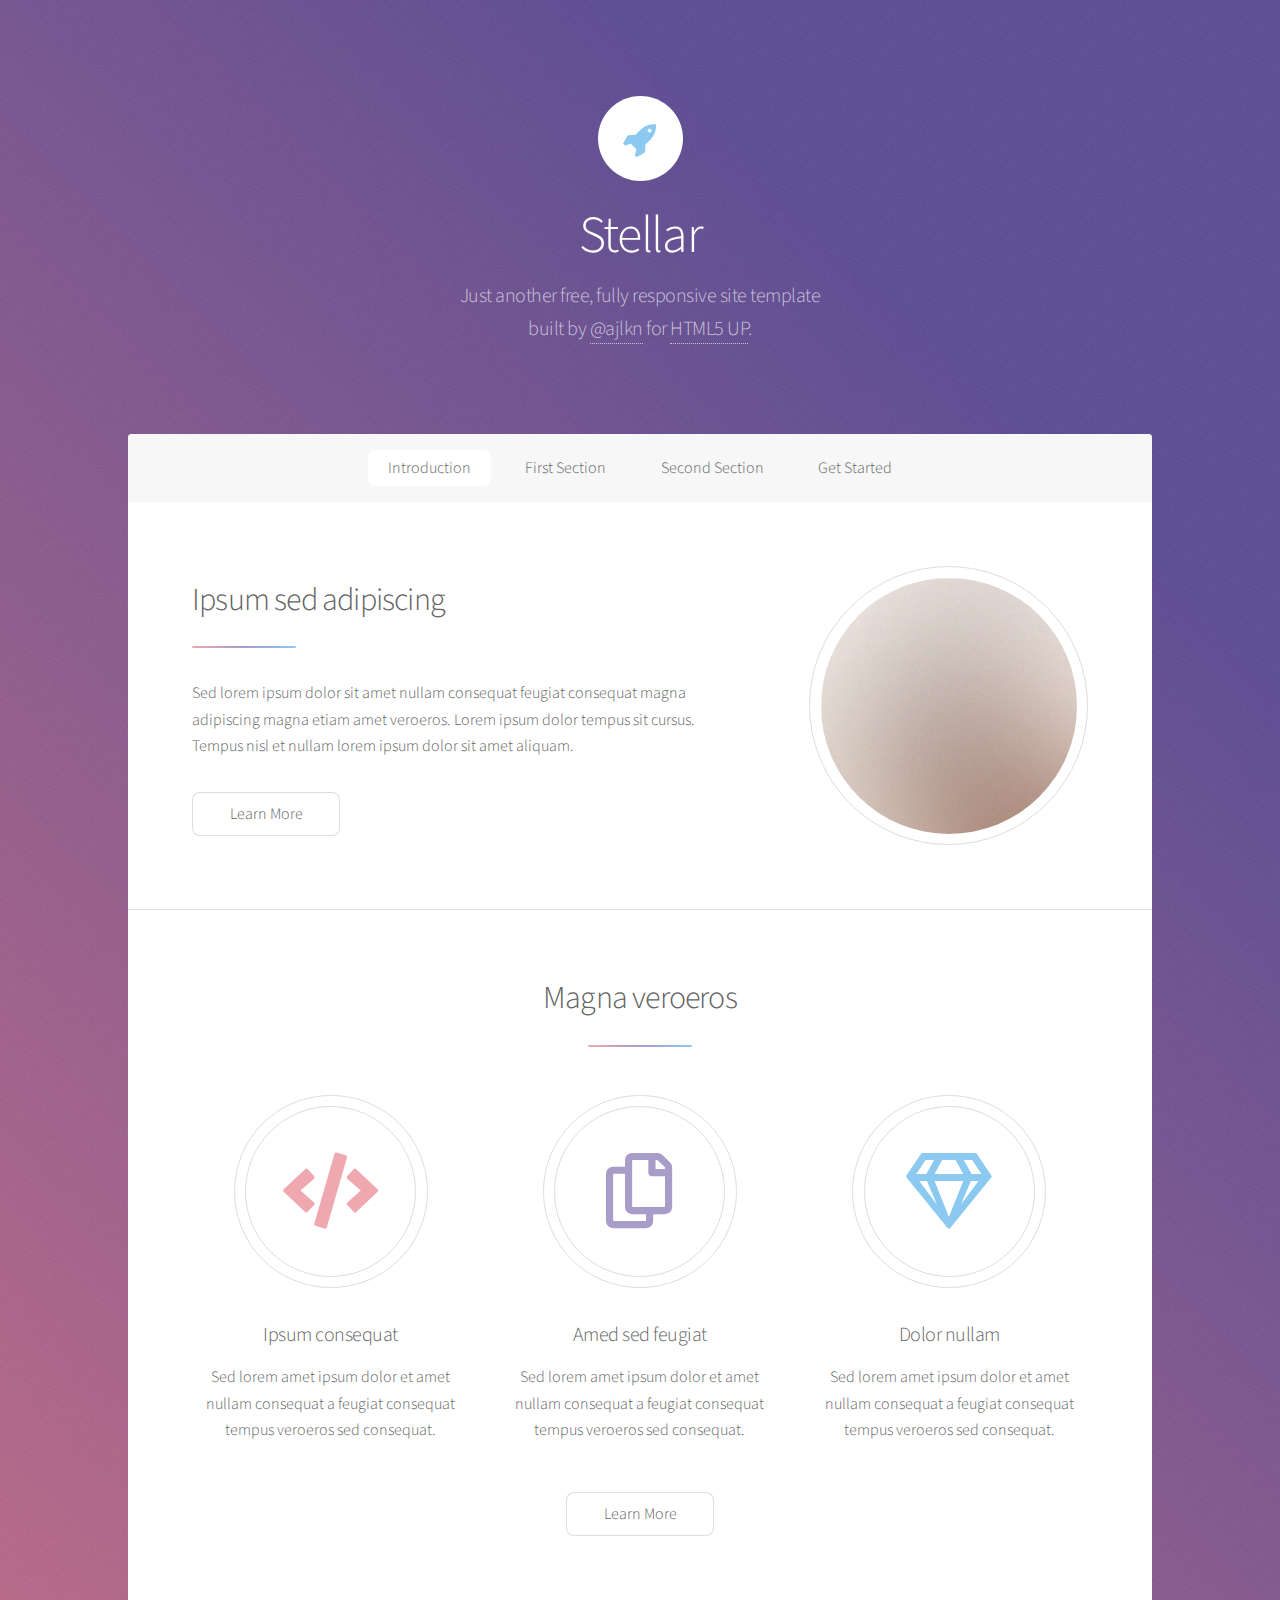
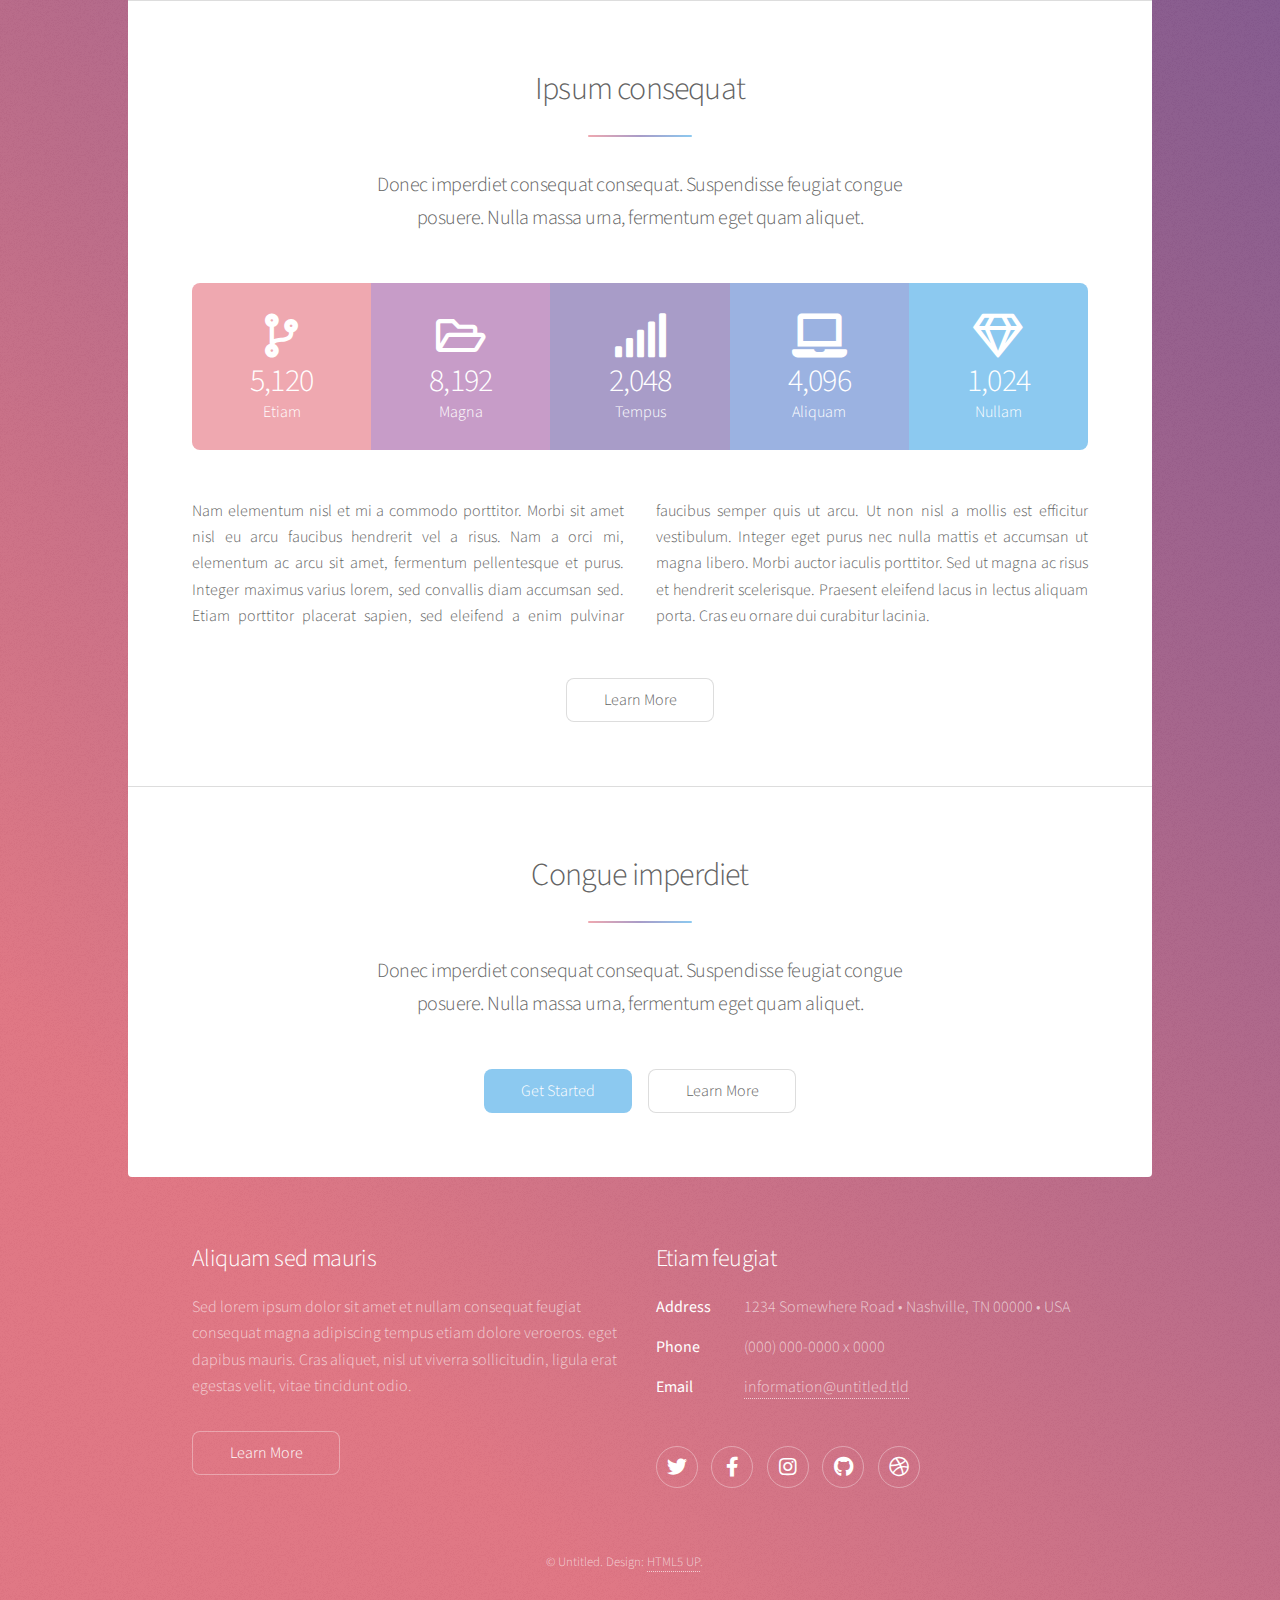
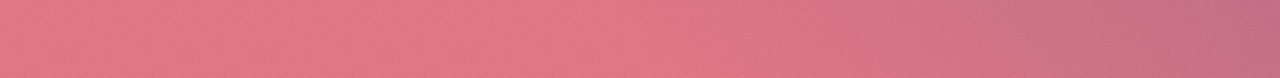
==== Deber1/RED/index.html @ 658cf46e "da" ====
<!DOCTYPE HTML>
<!--
	Stellar by HTML5 UP
	html5up.net | @ajlkn
	Free for personal and commercial use under the CCA 3.0 license (html5up.net/license)
-->
<html>
	<head>
		<title>Stellar by HTML5 UP</title>
		<meta charset="utf-8" />
		<meta name="viewport" content="width=device-width, initial-scale=1, user-scalable=no" />
		<link rel="stylesheet" href="assets/css/main.css" />
		<noscript><link rel="stylesheet" href="assets/css/noscript.css" /></noscript>
	</head>
	<body class="is-preload">

		<!-- Wrapper -->
			<div id="wrapper">

				<!-- Header -->
					<header id="header" class="alt">
						<span class="logo"><img src="images/logo.svg" alt="" /></span>
						<h1>Stellar</h1>
						<p>Just another free, fully responsive site template<br />
						built by <a href="https://twitter.com/ajlkn">@ajlkn</a> for <a href="https://html5up.net">HTML5 UP</a>.</p>
					</header>

				<!-- Nav -->
					<nav id="nav">
						<ul>
							<li><a href="#intro" class="active">Introduction</a></li>
							<li><a href="#first">First Section</a></li>
							<li><a href="#second">Second Section</a></li>
							<li><a href="#cta">Get Started</a></li>
						</ul>
					</nav>

				<!-- Main -->
					<div id="main">

						<!-- Introduction -->
							<section id="intro" class="main">
								<div class="spotlight">
									<div class="content">
										<header class="major">
											<h2>Ipsum sed adipiscing</h2>
										</header>
										<p>Sed lorem ipsum dolor sit amet nullam consequat feugiat consequat magna
										adipiscing magna etiam amet veroeros. Lorem ipsum dolor tempus sit cursus.
										Tempus nisl et nullam lorem ipsum dolor sit amet aliquam.</p>
										<ul class="actions">
											<li><a href="generic.html" class="button">Learn More</a></li>
										</ul>
									</div>
									<span class="image"><img src="images/pic01.jpg" alt="" /></span>
								</div>
							</section>

						<!-- First Section -->
							<section id="first" class="main special">
								<header class="major">
									<h2>Magna veroeros</h2>
								</header>
								<ul class="features">
									<li>
										<span class="icon solid major style1 fa-code"></span>
										<h3>Ipsum consequat</h3>
										<p>Sed lorem amet ipsum dolor et amet nullam consequat a feugiat consequat tempus veroeros sed consequat.</p>
									</li>
									<li>
										<span class="icon major style3 fa-copy"></span>
										<h3>Amed sed feugiat</h3>
										<p>Sed lorem amet ipsum dolor et amet nullam consequat a feugiat consequat tempus veroeros sed consequat.</p>
									</li>
									<li>
										<span class="icon major style5 fa-gem"></span>
										<h3>Dolor nullam</h3>
										<p>Sed lorem amet ipsum dolor et amet nullam consequat a feugiat consequat tempus veroeros sed consequat.</p>
									</li>
								</ul>
								<footer class="major">
									<ul class="actions special">
										<li><a href="generic.html" class="button">Learn More</a></li>
									</ul>
								</footer>
							</section>

						<!-- Second Section -->
							<section id="second" class="main special">
								<header class="major">
									<h2>Ipsum consequat</h2>
									<p>Donec imperdiet consequat consequat. Suspendisse feugiat congue<br />
									posuere. Nulla massa urna, fermentum eget quam aliquet.</p>
								</header>
								<ul class="statistics">
									<li class="style1">
										<span class="icon solid fa-code-branch"></span>
										<strong>5,120</strong> Etiam
									</li>
									<li class="style2">
										<span class="icon fa-folder-open"></span>
										<strong>8,192</strong> Magna
									</li>
									<li class="style3">
										<span class="icon solid fa-signal"></span>
										<strong>2,048</strong> Tempus
									</li>
									<li class="style4">
										<span class="icon solid fa-laptop"></span>
										<strong>4,096</strong> Aliquam
									</li>
									<li class="style5">
										<span class="icon fa-gem"></span>
										<strong>1,024</strong> Nullam
									</li>
								</ul>
								<p class="content">Nam elementum nisl et mi a commodo porttitor. Morbi sit amet nisl eu arcu faucibus hendrerit vel a risus. Nam a orci mi, elementum ac arcu sit amet, fermentum pellentesque et purus. Integer maximus varius lorem, sed convallis diam accumsan sed. Etiam porttitor placerat sapien, sed eleifend a enim pulvinar faucibus semper quis ut arcu. Ut non nisl a mollis est efficitur vestibulum. Integer eget purus nec nulla mattis et accumsan ut magna libero. Morbi auctor iaculis porttitor. Sed ut magna ac risus et hendrerit scelerisque. Praesent eleifend lacus in lectus aliquam porta. Cras eu ornare dui curabitur lacinia.</p>
								<footer class="major">
									<ul class="actions special">
										<li><a href="generic.html" class="button">Learn More</a></li>
									</ul>
								</footer>
							</section>

						<!-- Get Started -->
							<section id="cta" class="main special">
								<header class="major">
									<h2>Congue imperdiet</h2>
									<p>Donec imperdiet consequat consequat. Suspendisse feugiat congue<br />
									posuere. Nulla massa urna, fermentum eget quam aliquet.</p>
								</header>
								<footer class="major">
									<ul class="actions special">
										<li><a href="generic.html" class="button primary">Get Started</a></li>
										<li><a href="generic.html" class="button">Learn More</a></li>
									</ul>
								</footer>
							</section>

					</div>

				<!-- Footer -->
					<footer id="footer">
						<section>
							<h2>Aliquam sed mauris</h2>
							<p>Sed lorem ipsum dolor sit amet et nullam consequat feugiat consequat magna adipiscing tempus etiam dolore veroeros. eget dapibus mauris. Cras aliquet, nisl ut viverra sollicitudin, ligula erat egestas velit, vitae tincidunt odio.</p>
							<ul class="actions">
								<li><a href="generic.html" class="button">Learn More</a></li>
							</ul>
						</section>
						<section>
							<h2>Etiam feugiat</h2>
							<dl class="alt">
								<dt>Address</dt>
								<dd>1234 Somewhere Road &bull; Nashville, TN 00000 &bull; USA</dd>
								<dt>Phone</dt>
								<dd>(000) 000-0000 x 0000</dd>
								<dt>Email</dt>
								<dd><a href="#">information@untitled.tld</a></dd>
							</dl>
							<ul class="icons">
								<li><a href="#" class="icon brands fa-twitter alt"><span class="label">Twitter</span></a></li>
								<li><a href="#" class="icon brands fa-facebook-f alt"><span class="label">Facebook</span></a></li>
								<li><a href="#" class="icon brands fa-instagram alt"><span class="label">Instagram</span></a></li>
								<li><a href="#" class="icon brands fa-github alt"><span class="label">GitHub</span></a></li>
								<li><a href="#" class="icon brands fa-dribbble alt"><span class="label">Dribbble</span></a></li>
							</ul>
						</section>
						<p class="copyright">&copy; Untitled. Design: <a href="https://html5up.net">HTML5 UP</a>.</p>
					</footer>

			</div>

		<!-- Scripts -->
			<script src="assets/js/jquery.min.js"></script>
			<script src="assets/js/jquery.scrollex.min.js"></script>
			<script src="assets/js/jquery.scrolly.min.js"></script>
			<script src="assets/js/browser.min.js"></script>
			<script src="assets/js/breakpoints.min.js"></script>
			<script src="assets/js/util.js"></script>
			<script src="assets/js/main.js"></script>

	</body>
</html>
---- Deber1/RED/assets/css/main.css ----
@import url(fontawesome-all.min.css);
@import 'https://fonts.googleapis.com/css?family=Source+Sans+Pro:300,400';

/*
	Stellar by HTML5 UP
	html5up.net | @ajlkn
	Free for personal and commercial use under the CCA 3.0 license (html5up.net/license)
*/

html, body, div, span, applet, object,
iframe, h1, h2, h3, h4, h5, h6, p, blockquote,
pre, a, abbr, acronym, address, big, cite,
code, del, dfn, em, img, ins, kbd, q, s, samp,
small, strike, strong, sub, sup, tt, var, b,
u, i, center, dl, dt, dd, ol, ul, li, fieldset,
form, label, legend, table, caption, tbody,
tfoot, thead, tr, th, td, article, aside,
canvas, details, embed, figure, figcaption,
footer, header, hgroup, menu, nav, output, ruby,
section, summary, time, mark, audio, video {
	margin: 0;
	padding: 0;
	border: 0;
	font-size: 100%;
	font: inherit;
	vertical-align: baseline;}

article, aside, details, figcaption, figure,
footer, header, hgroup, menu, nav, section {
	display: block;}

body {
	line-height: 1;
}

ol, ul {
	list-style: none;
}

blockquote, q {
	quotes: none;
}

	blockquote:before, blockquote:after, q:before, q:after {
		content: '';
		content: none;
	}

table {
	border-collapse: collapse;
	border-spacing: 0;
}

body {
	-webkit-text-size-adjust: none;
}

mark {
	background-color: transparent;
	color: inherit;
}

input::-moz-focus-inner {
	border: 0;
	padding: 0;
}

input, select, textarea {
	-moz-appearance: none;
	-webkit-appearance: none;
	-ms-appearance: none;
	appearance: none;
}

/* Basic */

	@-ms-viewport {
		width: device-width;
	}

	body {
		-ms-overflow-style: scrollbar;
	}

	@media screen and (max-width: 480px) {

		html, body {
			min-width: 320px;
		}

	}

	html {
		box-sizing: border-box;
	}

	*, *:before, *:after {
		box-sizing: inherit;
	}

	body {
		background-color: #935d8c;
		background-image: url("images/overlay.png"), -moz-linear-gradient(45deg, #e37682 15%, #5f4d93 85%);
		background-image: url("images/overlay.png"), -webkit-linear-gradient(45deg, #e37682 15%, #5f4d93 85%);
		background-image: url("images/overlay.png"), -ms-linear-gradient(45deg, #e37682 15%, #5f4d93 85%);
		background-image: url("images/overlay.png"), linear-gradient(45deg, #e37682 15%, #5f4d93 85%);
	}

		body.is-preload *, body.is-preload *:before, body.is-preload *:after {
			-moz-animation: none !important;
			-webkit-animation: none !important;
			-ms-animation: none !important;
			animation: none !important;
			-moz-transition: none !important;
			-webkit-transition: none !important;
			-ms-transition: none !important;
			transition: none !important;
		}

/* Type */

	body {
		background-color: #935d8c;
		color: rgba(255, 255, 255, 0.65);
	}

	body, input, select, textarea {
		font-family: "Source Sans Pro", Helvetica, sans-serif;
		font-size: 17pt;
		font-weight: 300;
		line-height: 1.65;
	}

		@media screen and (max-width: 1680px) {

			body, input, select, textarea {
				font-size: 14pt;
			}

		}

		@media screen and (max-width: 1280px) {

			body, input, select, textarea {
				font-size: 12pt;
			}

		}

		@media screen and (max-width: 360px) {

			body, input, select, textarea {
				font-size: 11pt;
			}

		}

	a {
		-moz-transition: color 0.2s ease, border-bottom 0.2s ease;
		-webkit-transition: color 0.2s ease, border-bottom 0.2s ease;
		-ms-transition: color 0.2s ease, border-bottom 0.2s ease;
		transition: color 0.2s ease, border-bottom 0.2s ease;
		text-decoration: none;
		border-bottom: dotted 1px;
		color: inherit;
	}

		a:hover {
			border-bottom-color: transparent;
		}

	strong, b {
		font-weight: 400;
	}

	em, i {
		font-style: italic;
	}

	p {
		margin: 0 0 2em 0;
	}

		p.content {
			-moz-columns: 20em 2;
			-webkit-columns: 20em 2;
			-ms-columns: 20em 2;
			columns: 20em 2;
			-moz-column-gap: 2em;
			-webkit-column-gap: 2em;
			-ms-column-gap: 2em;
			column-gap: 2em;
			text-align: justify;
		}

	h1, h2, h3, h4, h5, h6 {
		font-weight: 300;
		line-height: 1.5;
		margin: 0 0 0.7em 0;
		letter-spacing: -0.025em;
	}

		h1 a, h2 a, h3 a, h4 a, h5 a, h6 a {
			color: inherit;
			text-decoration: none;
		}

	h1 {
		font-size: 2.5em;
		line-height: 1.2;
	}

	h2 {
		font-size: 1.5em;
	}

	h3 {
		font-size: 1.25em;
	}

	h4 {
		font-size: 1.1em;
	}

	h5 {
		font-size: 0.9em;
	}

	h6 {
		font-size: 0.7em;
	}

	@media screen and (max-width: 736px) {

		h1 {
			font-size: 2em;
		}

	}

	sub {
		font-size: 0.8em;
		position: relative;
		top: 0.5em;
	}

	sup {
		font-size: 0.8em;
		position: relative;
		top: -0.5em;
	}

	blockquote {
		border-left: solid 4px;
		font-style: italic;
		margin: 0 0 2em 0;
		padding: 0.5em 0 0.5em 2em;
	}

	code {
		border-radius: 8px;
		border: solid 1px;
		font-family: "Courier New", monospace;
		font-size: 0.9em;
		margin: 0 0.25em;
		padding: 0.25em 0.65em;
	}

	pre {
		-webkit-overflow-scrolling: touch;
		font-family: "Courier New", monospace;
		font-size: 0.9em;
		margin: 0 0 2em 0;
	}

		pre code {
			display: block;
			line-height: 1.75;
			padding: 1em 1.5em;
			overflow-x: auto;
		}

	hr {
		border: 0;
		border-bottom: solid 1px;
		margin: 2em 0;
	}

		hr.major {
			margin: 3em 0;
		}

	.align-left {
		text-align: left;
	}

	.align-center {
		text-align: center;
	}

	.align-right {
		text-align: right;
	}

	input, select, textarea {
		color: #ffffff;
	}

	a:hover {
		color: #ffffff;
	}

	strong, b {
		color: #ffffff;
	}

	h1, h2, h3, h4, h5, h6 {
		color: #ffffff;
	}

	blockquote {
		border-left-color: rgba(255, 255, 255, 0.35);
	}

	code {
		background: rgba(255, 255, 255, 0.075);
		border-color: rgba(255, 255, 255, 0.35);
	}

	hr {
		border-bottom-color: rgba(255, 255, 255, 0.35);
	}

/* Row */

	.row {
		display: flex;
		flex-wrap: wrap;
		box-sizing: border-box;
		align-items: stretch;
	}

		.row > * {
			box-sizing: border-box;
		}

		.row.gtr-uniform > * > :last-child {
			margin-bottom: 0;
		}

		.row.aln-left {
			justify-content: flex-start;
		}

		.row.aln-center {
			justify-content: center;
		}

		.row.aln-right {
			justify-content: flex-end;
		}

		.row.aln-top {
			align-items: flex-start;
		}

		.row.aln-middle {
			align-items: center;
		}

		.row.aln-bottom {
			align-items: flex-end;
		}

		.row > .imp {
			order: -1;
		}

		.row > .col-1 {
			width: 8.33333%;
		}

		.row > .off-1 {
			margin-left: 8.33333%;
		}

		.row > .col-2 {
			width: 16.66667%;
		}

		.row > .off-2 {
			margin-left: 16.66667%;
		}

		.row > .col-3 {
			width: 25%;
		}

		.row > .off-3 {
			margin-left: 25%;
		}

		.row > .col-4 {
			width: 33.33333%;
		}

		.row > .off-4 {
			margin-left: 33.33333%;
		}

		.row > .col-5 {
			width: 41.66667%;
		}

		.row > .off-5 {
			margin-left: 41.66667%;
		}

		.row > .col-6 {
			width: 50%;
		}

		.row > .off-6 {
			margin-left: 50%;
		}

		.row > .col-7 {
			width: 58.33333%;
		}

		.row > .off-7 {
			margin-left: 58.33333%;
		}

		.row > .col-8 {
			width: 66.66667%;
		}

		.row > .off-8 {
			margin-left: 66.66667%;
		}

		.row > .col-9 {
			width: 75%;
		}

		.row > .off-9 {
			margin-left: 75%;
		}

		.row > .col-10 {
			width: 83.33333%;
		}

		.row > .off-10 {
			margin-left: 83.33333%;
		}

		.row > .col-11 {
			width: 91.66667%;
		}

		.row > .off-11 {
			margin-left: 91.66667%;
		}

		.row > .col-12 {
			width: 100%;
		}

		.row > .off-12 {
			margin-left: 100%;
		}

		.row.gtr-0 {
			margin-top: 0;
			margin-left: 0em;
		}

			.row.gtr-0 > * {
				padding: 0 0 0 0em;
			}

			.row.gtr-0.gtr-uniform {
				margin-top: 0em;
			}

				.row.gtr-0.gtr-uniform > * {
					padding-top: 0em;
				}

		.row.gtr-25 {
			margin-top: 0;
			margin-left: -0.375em;
		}

			.row.gtr-25 > * {
				padding: 0 0 0 0.375em;
			}

			.row.gtr-25.gtr-uniform {
				margin-top: -0.375em;
			}

				.row.gtr-25.gtr-uniform > * {
					padding-top: 0.375em;
				}

		.row.gtr-50 {
			margin-top: 0;
			margin-left: -0.75em;
		}

			.row.gtr-50 > * {
				padding: 0 0 0 0.75em;
			}

			.row.gtr-50.gtr-uniform {
				margin-top: -0.75em;
			}

				.row.gtr-50.gtr-uniform > * {
					padding-top: 0.75em;
				}

		.row {
			margin-top: 0;
			margin-left: -1.5em;
		}

			.row > * {
				padding: 0 0 0 1.5em;
			}

			.row.gtr-uniform {
				margin-top: -1.5em;
			}

				.row.gtr-uniform > * {
					padding-top: 1.5em;
				}

		.row.gtr-150 {
			margin-top: 0;
			margin-left: -2.25em;
		}

			.row.gtr-150 > * {
				padding: 0 0 0 2.25em;
			}

			.row.gtr-150.gtr-uniform {
				margin-top: -2.25em;
			}

				.row.gtr-150.gtr-uniform > * {
					padding-top: 2.25em;
				}

		.row.gtr-200 {
			margin-top: 0;
			margin-left: -3em;
		}

			.row.gtr-200 > * {
				padding: 0 0 0 3em;
			}

			.row.gtr-200.gtr-uniform {
				margin-top: -3em;
			}

				.row.gtr-200.gtr-uniform > * {
					padding-top: 3em;
				}

		@media screen and (max-width: 1680px) {

			.row {
				display: flex;
				flex-wrap: wrap;
				box-sizing: border-box;
				align-items: stretch;
			}

				.row > * {
					box-sizing: border-box;
				}

				.row.gtr-uniform > * > :last-child {
					margin-bottom: 0;
				}

				.row.aln-left {
					justify-content: flex-start;
				}

				.row.aln-center {
					justify-content: center;
				}

				.row.aln-right {
					justify-content: flex-end;
				}

				.row.aln-top {
					align-items: flex-start;
				}

				.row.aln-middle {
					align-items: center;
				}

				.row.aln-bottom {
					align-items: flex-end;
				}

				.row > .imp-xlarge {
					order: -1;
				}

				.row > .col-1-xlarge {
					width: 8.33333%;
				}

				.row > .off-1-xlarge {
					margin-left: 8.33333%;
				}

				.row > .col-2-xlarge {
					width: 16.66667%;
				}

				.row > .off-2-xlarge {
					margin-left: 16.66667%;
				}

				.row > .col-3-xlarge {
					width: 25%;
				}

				.row > .off-3-xlarge {
					margin-left: 25%;
				}

				.row > .col-4-xlarge {
					width: 33.33333%;
				}

				.row > .off-4-xlarge {
					margin-left: 33.33333%;
				}

				.row > .col-5-xlarge {
					width: 41.66667%;
				}

				.row > .off-5-xlarge {
					margin-left: 41.66667%;
				}

				.row > .col-6-xlarge {
					width: 50%;
				}

				.row > .off-6-xlarge {
					margin-left: 50%;
				}

				.row > .col-7-xlarge {
					width: 58.33333%;
				}

				.row > .off-7-xlarge {
					margin-left: 58.33333%;
				}

				.row > .col-8-xlarge {
					width: 66.66667%;
				}

				.row > .off-8-xlarge {
					margin-left: 66.66667%;
				}

				.row > .col-9-xlarge {
					width: 75%;
				}

				.row > .off-9-xlarge {
					margin-left: 75%;
				}

				.row > .col-10-xlarge {
					width: 83.33333%;
				}

				.row > .off-10-xlarge {
					margin-left: 83.33333%;
				}

				.row > .col-11-xlarge {
					width: 91.66667%;
				}

				.row > .off-11-xlarge {
					margin-left: 91.66667%;
				}

				.row > .col-12-xlarge {
					width: 100%;
				}

				.row > .off-12-xlarge {
					margin-left: 100%;
				}

				.row.gtr-0 {
					margin-top: 0;
					margin-left: 0em;
				}

					.row.gtr-0 > * {
						padding: 0 0 0 0em;
					}

					.row.gtr-0.gtr-uniform {
						margin-top: 0em;
					}

						.row.gtr-0.gtr-uniform > * {
							padding-top: 0em;
						}

				.row.gtr-25 {
					margin-top: 0;
					margin-left: -0.375em;
				}

					.row.gtr-25 > * {
						padding: 0 0 0 0.375em;
					}

					.row.gtr-25.gtr-uniform {
						margin-top: -0.375em;
					}

						.row.gtr-25.gtr-uniform > * {
							padding-top: 0.375em;
						}

				.row.gtr-50 {
					margin-top: 0;
					margin-left: -0.75em;
				}

					.row.gtr-50 > * {
						padding: 0 0 0 0.75em;
					}

					.row.gtr-50.gtr-uniform {
						margin-top: -0.75em;
					}

						.row.gtr-50.gtr-uniform > * {
							padding-top: 0.75em;
						}

				.row {
					margin-top: 0;
					margin-left: -1.5em;
				}

					.row > * {
						padding: 0 0 0 1.5em;
					}

					.row.gtr-uniform {
						margin-top: -1.5em;
					}

						.row.gtr-uniform > * {
							padding-top: 1.5em;
						}

				.row.gtr-150 {
					margin-top: 0;
					margin-left: -2.25em;
				}

					.row.gtr-150 > * {
						padding: 0 0 0 2.25em;
					}

					.row.gtr-150.gtr-uniform {
						margin-top: -2.25em;
					}

						.row.gtr-150.gtr-uniform > * {
							padding-top: 2.25em;
						}

				.row.gtr-200 {
					margin-top: 0;
					margin-left: -3em;
				}

					.row.gtr-200 > * {
						padding: 0 0 0 3em;
					}

					.row.gtr-200.gtr-uniform {
						margin-top: -3em;
					}

						.row.gtr-200.gtr-uniform > * {
							padding-top: 3em;
						}

		}

		@media screen and (max-width: 1280px) {

			.row {
				display: flex;
				flex-wrap: wrap;
				box-sizing: border-box;
				align-items: stretch;
			}

				.row > * {
					box-sizing: border-box;
				}

				.row.gtr-uniform > * > :last-child {
					margin-bottom: 0;
				}

				.row.aln-left {
					justify-content: flex-start;
				}

				.row.aln-center {
					justify-content: center;
				}

				.row.aln-right {
					justify-content: flex-end;
				}

				.row.aln-top {
					align-items: flex-start;
				}

				.row.aln-middle {
					align-items: center;
				}

				.row.aln-bottom {
					align-items: flex-end;
				}

				.row > .imp-large {
					order: -1;
				}

				.row > .col-1-large {
					width: 8.33333%;
				}

				.row > .off-1-large {
					margin-left: 8.33333%;
				}

				.row > .col-2-large {
					width: 16.66667%;
				}

				.row > .off-2-large {
					margin-left: 16.66667%;
				}

				.row > .col-3-large {
					width: 25%;
				}

				.row > .off-3-large {
					margin-left: 25%;
				}

				.row > .col-4-large {
					width: 33.33333%;
				}

				.row > .off-4-large {
					margin-left: 33.33333%;
				}

				.row > .col-5-large {
					width: 41.66667%;
				}

				.row > .off-5-large {
					margin-left: 41.66667%;
				}

				.row > .col-6-large {
					width: 50%;
				}

				.row > .off-6-large {
					margin-left: 50%;
				}

				.row > .col-7-large {
					width: 58.33333%;
				}

				.row > .off-7-large {
					margin-left: 58.33333%;
				}

				.row > .col-8-large {
					width: 66.66667%;
				}

				.row > .off-8-large {
					margin-left: 66.66667%;
				}

				.row > .col-9-large {
					width: 75%;
				}

				.row > .off-9-large {
					margin-left: 75%;
				}

				.row > .col-10-large {
					width: 83.33333%;
				}

				.row > .off-10-large {
					margin-left: 83.33333%;
				}

				.row > .col-11-large {
					width: 91.66667%;
				}

				.row > .off-11-large {
					margin-left: 91.66667%;
				}

				.row > .col-12-large {
					width: 100%;
				}

				.row > .off-12-large {
					margin-left: 100%;
				}

				.row.gtr-0 {
					margin-top: 0;
					margin-left: 0em;
				}

					.row.gtr-0 > * {
						padding: 0 0 0 0em;
					}

					.row.gtr-0.gtr-uniform {
						margin-top: 0em;
					}

						.row.gtr-0.gtr-uniform > * {
							padding-top: 0em;
						}

				.row.gtr-25 {
					margin-top: 0;
					margin-left: -0.375em;
				}

					.row.gtr-25 > * {
						padding: 0 0 0 0.375em;
					}

					.row.gtr-25.gtr-uniform {
						margin-top: -0.375em;
					}

						.row.gtr-25.gtr-uniform > * {
							padding-top: 0.375em;
						}

				.row.gtr-50 {
					margin-top: 0;
					margin-left: -0.75em;
				}

					.row.gtr-50 > * {
						padding: 0 0 0 0.75em;
					}

					.row.gtr-50.gtr-uniform {
						margin-top: -0.75em;
					}

						.row.gtr-50.gtr-uniform > * {
							padding-top: 0.75em;
						}

				.row {
					margin-top: 0;
					margin-left: -1.5em;
				}

					.row > * {
						padding: 0 0 0 1.5em;
					}

					.row.gtr-uniform {
						margin-top: -1.5em;
					}

						.row.gtr-uniform > * {
							padding-top: 1.5em;
						}

				.row.gtr-150 {
					margin-top: 0;
					margin-left: -2.25em;
				}

					.row.gtr-150 > * {
						padding: 0 0 0 2.25em;
					}

					.row.gtr-150.gtr-uniform {
						margin-top: -2.25em;
					}

						.row.gtr-150.gtr-uniform > * {
							padding-top: 2.25em;
						}

				.row.gtr-200 {
					margin-top: 0;
					margin-left: -3em;
				}

					.row.gtr-200 > * {
						padding: 0 0 0 3em;
					}

					.row.gtr-200.gtr-uniform {
						margin-top: -3em;
					}

						.row.gtr-200.gtr-uniform > * {
							padding-top: 3em;
						}

		}

		@media screen and (max-width: 980px) {

			.row {
				display: flex;
				flex-wrap: wrap;
				box-sizing: border-box;
				align-items: stretch;
			}

				.row > * {
					box-sizing: border-box;
				}

				.row.gtr-uniform > * > :last-child {
					margin-bottom: 0;
				}

				.row.aln-left {
					justify-content: flex-start;
				}

				.row.aln-center {
					justify-content: center;
				}

				.row.aln-right {
					justify-content: flex-end;
				}

				.row.aln-top {
					align-items: flex-start;
				}

				.row.aln-middle {
					align-items: center;
				}

				.row.aln-bottom {
					align-items: flex-end;
				}

				.row > .imp-medium {
					order: -1;
				}

				.row > .col-1-medium {
					width: 8.33333%;
				}

				.row > .off-1-medium {
					margin-left: 8.33333%;
				}

				.row > .col-2-medium {
					width: 16.66667%;
				}

				.row > .off-2-medium {
					margin-left: 16.66667%;
				}

				.row > .col-3-medium {
					width: 25%;
				}

				.row > .off-3-medium {
					margin-left: 25%;
				}

				.row > .col-4-medium {
					width: 33.33333%;
				}

				.row > .off-4-medium {
					margin-left: 33.33333%;
				}

				.row > .col-5-medium {
					width: 41.66667%;
				}

				.row > .off-5-medium {
					margin-left: 41.66667%;
				}

				.row > .col-6-medium {
					width: 50%;
				}

				.row > .off-6-medium {
					margin-left: 50%;
				}

				.row > .col-7-medium {
					width: 58.33333%;
				}

				.row > .off-7-medium {
					margin-left: 58.33333%;
				}

				.row > .col-8-medium {
					width: 66.66667%;
				}

				.row > .off-8-medium {
					margin-left: 66.66667%;
				}

				.row > .col-9-medium {
					width: 75%;
				}

				.row > .off-9-medium {
					margin-left: 75%;
				}

				.row > .col-10-medium {
					width: 83.33333%;
				}

				.row > .off-10-medium {
					margin-left: 83.33333%;
				}

				.row > .col-11-medium {
					width: 91.66667%;
				}

				.row > .off-11-medium {
					margin-left: 91.66667%;
				}

				.row > .col-12-medium {
					width: 100%;
				}

				.row > .off-12-medium {
					margin-left: 100%;
				}

				.row.gtr-0 {
					margin-top: 0;
					margin-left: 0em;
				}

					.row.gtr-0 > * {
						padding: 0 0 0 0em;
					}

					.row.gtr-0.gtr-uniform {
						margin-top: 0em;
					}

						.row.gtr-0.gtr-uniform > * {
							padding-top: 0em;
						}

				.row.gtr-25 {
					margin-top: 0;
					margin-left: -0.375em;
				}

					.row.gtr-25 > * {
						padding: 0 0 0 0.375em;
					}

					.row.gtr-25.gtr-uniform {
						margin-top: -0.375em;
					}

						.row.gtr-25.gtr-uniform > * {
							padding-top: 0.375em;
						}

				.row.gtr-50 {
					margin-top: 0;
					margin-left: -0.75em;
				}

					.row.gtr-50 > * {
						padding: 0 0 0 0.75em;
					}

					.row.gtr-50.gtr-uniform {
						margin-top: -0.75em;
					}

						.row.gtr-50.gtr-uniform > * {
							padding-top: 0.75em;
						}

				.row {
					margin-top: 0;
					margin-left: -1.5em;
				}

					.row > * {
						padding: 0 0 0 1.5em;
					}

					.row.gtr-uniform {
						margin-top: -1.5em;
					}

						.row.gtr-uniform > * {
							padding-top: 1.5em;
						}

				.row.gtr-150 {
					margin-top: 0;
					margin-left: -2.25em;
				}

					.row.gtr-150 > * {
						padding: 0 0 0 2.25em;
					}

					.row.gtr-150.gtr-uniform {
						margin-top: -2.25em;
					}

						.row.gtr-150.gtr-uniform > * {
							padding-top: 2.25em;
						}

				.row.gtr-200 {
					margin-top: 0;
					margin-left: -3em;
				}

					.row.gtr-200 > * {
						padding: 0 0 0 3em;
					}

					.row.gtr-200.gtr-uniform {
						margin-top: -3em;
					}

						.row.gtr-200.gtr-uniform > * {
							padding-top: 3em;
						}

		}

		@media screen and (max-width: 736px) {

			.row {
				display: flex;
				flex-wrap: wrap;
				box-sizing: border-box;
				align-items: stretch;
			}

				.row > * {
					box-sizing: border-box;
				}

				.row.gtr-uniform > * > :last-child {
					margin-bottom: 0;
				}

				.row.aln-left {
					justify-content: flex-start;
				}

				.row.aln-center {
					justify-content: center;
				}

				.row.aln-right {
					justify-content: flex-end;
				}

				.row.aln-top {
					align-items: flex-start;
				}

				.row.aln-middle {
					align-items: center;
				}

				.row.aln-bottom {
					align-items: flex-end;
				}

				.row > .imp-small {
					order: -1;
				}

				.row > .col-1-small {
					width: 8.33333%;
				}

				.row > .off-1-small {
					margin-left: 8.33333%;
				}

				.row > .col-2-small {
					width: 16.66667%;
				}

				.row > .off-2-small {
					margin-left: 16.66667%;
				}

				.row > .col-3-small {
					width: 25%;
				}

				.row > .off-3-small {
					margin-left: 25%;
				}

				.row > .col-4-small {
					width: 33.33333%;
				}

				.row > .off-4-small {
					margin-left: 33.33333%;
				}

				.row > .col-5-small {
					width: 41.66667%;
				}

				.row > .off-5-small {
					margin-left: 41.66667%;
				}

				.row > .col-6-small {
					width: 50%;
				}

				.row > .off-6-small {
					margin-left: 50%;
				}

				.row > .col-7-small {
					width: 58.33333%;
				}

				.row > .off-7-small {
					margin-left: 58.33333%;
				}

				.row > .col-8-small {
					width: 66.66667%;
				}

				.row > .off-8-small {
					margin-left: 66.66667%;
				}

				.row > .col-9-small {
					width: 75%;
				}

				.row > .off-9-small {
					margin-left: 75%;
				}

				.row > .col-10-small {
					width: 83.33333%;
				}

				.row > .off-10-small {
					margin-left: 83.33333%;
				}

				.row > .col-11-small {
					width: 91.66667%;
				}

				.row > .off-11-small {
					margin-left: 91.66667%;
				}

				.row > .col-12-small {
					width: 100%;
				}

				.row > .off-12-small {
					margin-left: 100%;
				}

				.row.gtr-0 {
					margin-top: 0;
					margin-left: 0em;
				}

					.row.gtr-0 > * {
						padding: 0 0 0 0em;
					}

					.row.gtr-0.gtr-uniform {
						margin-top: 0em;
					}

						.row.gtr-0.gtr-uniform > * {
							padding-top: 0em;
						}

				.row.gtr-25 {
					margin-top: 0;
					margin-left: -0.25em;
				}

					.row.gtr-25 > * {
						padding: 0 0 0 0.25em;
					}

					.row.gtr-25.gtr-uniform {
						margin-top: -0.25em;
					}

						.row.gtr-25.gtr-uniform > * {
							padding-top: 0.25em;
						}

				.row.gtr-50 {
					margin-top: 0;
					margin-left: -0.5em;
				}

					.row.gtr-50 > * {
						padding: 0 0 0 0.5em;
					}

					.row.gtr-50.gtr-uniform {
						margin-top: -0.5em;
					}

						.row.gtr-50.gtr-uniform > * {
							padding-top: 0.5em;
						}

				.row {
					margin-top: 0;
					margin-left: -1em;
				}

					.row > * {
						padding: 0 0 0 1em;
					}

					.row.gtr-uniform {
						margin-top: -1em;
					}

						.row.gtr-uniform > * {
							padding-top: 1em;
						}

				.row.gtr-150 {
					margin-top: 0;
					margin-left: -1.5em;
				}

					.row.gtr-150 > * {
						padding: 0 0 0 1.5em;
					}

					.row.gtr-150.gtr-uniform {
						margin-top: -1.5em;
					}

						.row.gtr-150.gtr-uniform > * {
							padding-top: 1.5em;
						}

				.row.gtr-200 {
					margin-top: 0;
					margin-left: -2em;
				}

					.row.gtr-200 > * {
						padding: 0 0 0 2em;
					}

					.row.gtr-200.gtr-uniform {
						margin-top: -2em;
					}

						.row.gtr-200.gtr-uniform > * {
							padding-top: 2em;
						}

		}

		@media screen and (max-width: 480px) {

			.row {
				display: flex;
				flex-wrap: wrap;
				box-sizing: border-box;
				align-items: stretch;
			}

				.row > * {
					box-sizing: border-box;
				}

				.row.gtr-uniform > * > :last-child {
					margin-bottom: 0;
				}

				.row.aln-left {
					justify-content: flex-start;
				}

				.row.aln-center {
					justify-content: center;
				}

				.row.aln-right {
					justify-content: flex-end;
				}

				.row.aln-top {
					align-items: flex-start;
				}

				.row.aln-middle {
					align-items: center;
				}

				.row.aln-bottom {
					align-items: flex-end;
				}

				.row > .imp-xsmall {
					order: -1;
				}

				.row > .col-1-xsmall {
					width: 8.33333%;
				}

				.row > .off-1-xsmall {
					margin-left: 8.33333%;
				}

				.row > .col-2-xsmall {
					width: 16.66667%;
				}

				.row > .off-2-xsmall {
					margin-left: 16.66667%;
				}

				.row > .col-3-xsmall {
					width: 25%;
				}

				.row > .off-3-xsmall {
					margin-left: 25%;
				}

				.row > .col-4-xsmall {
					width: 33.33333%;
				}

				.row > .off-4-xsmall {
					margin-left: 33.33333%;
				}

				.row > .col-5-xsmall {
					width: 41.66667%;
				}

				.row > .off-5-xsmall {
					margin-left: 41.66667%;
				}

				.row > .col-6-xsmall {
					width: 50%;
				}

				.row > .off-6-xsmall {
					margin-left: 50%;
				}

				.row > .col-7-xsmall {
					width: 58.33333%;
				}

				.row > .off-7-xsmall {
					margin-left: 58.33333%;
				}

				.row > .col-8-xsmall {
					width: 66.66667%;
				}

				.row > .off-8-xsmall {
					margin-left: 66.66667%;
				}

				.row > .col-9-xsmall {
					width: 75%;
				}

				.row > .off-9-xsmall {
					margin-left: 75%;
				}

				.row > .col-10-xsmall {
					width: 83.33333%;
				}

				.row > .off-10-xsmall {
					margin-left: 83.33333%;
				}

				.row > .col-11-xsmall {
					width: 91.66667%;
				}

				.row > .off-11-xsmall {
					margin-left: 91.66667%;
				}

				.row > .col-12-xsmall {
					width: 100%;
				}

				.row > .off-12-xsmall {
					margin-left: 100%;
				}

				.row.gtr-0 {
					margin-top: 0;
					margin-left: 0em;
				}

					.row.gtr-0 > * {
						padding: 0 0 0 0em;
					}

					.row.gtr-0.gtr-uniform {
						margin-top: 0em;
					}

						.row.gtr-0.gtr-uniform > * {
							padding-top: 0em;
						}

				.row.gtr-25 {
					margin-top: 0;
					margin-left: -0.3125em;
				}

					.row.gtr-25 > * {
						padding: 0 0 0 0.3125em;
					}

					.row.gtr-25.gtr-uniform {
						margin-top: -0.3125em;
					}

						.row.gtr-25.gtr-uniform > * {
							padding-top: 0.3125em;
						}

				.row.gtr-50 {
					margin-top: 0;
					margin-left: -0.625em;
				}

					.row.gtr-50 > * {
						padding: 0 0 0 0.625em;
					}

					.row.gtr-50.gtr-uniform {
						margin-top: -0.625em;
					}

						.row.gtr-50.gtr-uniform > * {
							padding-top: 0.625em;
						}

				.row {
					margin-top: 0;
					margin-left: -1.25em;
				}

					.row > * {
						padding: 0 0 0 1.25em;
					}

					.row.gtr-uniform {
						margin-top: -1.25em;
					}

						.row.gtr-uniform > * {
							padding-top: 1.25em;
						}

				.row.gtr-150 {
					margin-top: 0;
					margin-left: -1.875em;
				}

					.row.gtr-150 > * {
						padding: 0 0 0 1.875em;
					}

					.row.gtr-150.gtr-uniform {
						margin-top: -1.875em;
					}

						.row.gtr-150.gtr-uniform > * {
							padding-top: 1.875em;
						}

				.row.gtr-200 {
					margin-top: 0;
					margin-left: -2.5em;
				}

					.row.gtr-200 > * {
						padding: 0 0 0 2.5em;
					}

					.row.gtr-200.gtr-uniform {
						margin-top: -2.5em;
					}

						.row.gtr-200.gtr-uniform > * {
							padding-top: 2.5em;
						}

		}

/* Box */

	.box {
		border-radius: 8px;
		border: solid;
		margin-bottom: 2em;
		padding: 1.5em;
	}

		.box > :last-child,
		.box > :last-child > :last-child,
		.box > :last-child > :last-child > :last-child {
			margin-bottom: 0;
		}

		.box.alt {
			border: 0;
			border-radius: 0;
			padding: 0;
		}

	.box {
		border-color: rgba(255, 255, 255, 0.35);
	}

/* Button */

	input[type="submit"],
	input[type="reset"],
	input[type="button"],
	button,
	.button {
		-moz-appearance: none;
		-webkit-appearance: none;
		-ms-appearance: none;
		appearance: none;
		-moz-transition: background-color 0.2s ease-in-out, color 0.2s ease-in-out;
		-webkit-transition: background-color 0.2s ease-in-out, color 0.2s ease-in-out;
		-ms-transition: background-color 0.2s ease-in-out, color 0.2s ease-in-out;
		transition: background-color 0.2s ease-in-out, color 0.2s ease-in-out;
		border-radius: 8px;
		border: 0;
		cursor: pointer;
		display: inline-block;
		font-weight: 300;
		height: 2.75em;
		line-height: 2.75em;
		min-width: 9.25em;
		padding: 0 1.5em;
		text-align: center;
		text-decoration: none;
		white-space: nowrap;
	}

		input[type="submit"].icon,
		input[type="reset"].icon,
		input[type="button"].icon,
		button.icon,
		.button.icon {
			padding-left: 1.35em;
		}

			input[type="submit"].icon:before,
			input[type="reset"].icon:before,
			input[type="button"].icon:before,
			button.icon:before,
			.button.icon:before {
				margin-right: 0.5em;
			}

		input[type="submit"].fit,
		input[type="reset"].fit,
		input[type="button"].fit,
		button.fit,
		.button.fit {
			width: 100%;
		}

		input[type="submit"].small,
		input[type="reset"].small,
		input[type="button"].small,
		button.small,
		.button.small {
			font-size: 0.8em;
		}

		input[type="submit"].large,
		input[type="reset"].large,
		input[type="button"].large,
		button.large,
		.button.large {
			font-size: 1.35em;
		}

		input[type="submit"].disabled, input[type="submit"]:disabled,
		input[type="reset"].disabled,
		input[type="reset"]:disabled,
		input[type="button"].disabled,
		input[type="button"]:disabled,
		button.disabled,
		button:disabled,
		.button.disabled,
		.button:disabled {
			pointer-events: none;
			opacity: 0.25;
		}

		@media screen and (max-width: 736px) {

			input[type="submit"],
			input[type="reset"],
			input[type="button"],
			button,
			.button {
				min-width: 0;
			}

		}

	input[type="submit"],
	input[type="reset"],
	input[type="button"],
	button,
	.button {
		background-color: transparent;
		box-shadow: inset 0 0 0 1px rgba(255, 255, 255, 0.35);
		color: #ffffff !important;
	}

		input[type="submit"]:hover,
		input[type="reset"]:hover,
		input[type="button"]:hover,
		button:hover,
		.button:hover {
			background-color: rgba(255, 255, 255, 0.075);
		}

		input[type="submit"]:active,
		input[type="reset"]:active,
		input[type="button"]:active,
		button:active,
		.button:active {
			background-color: rgba(255, 255, 255, 0.2);
		}

		input[type="submit"].icon:before,
		input[type="reset"].icon:before,
		input[type="button"].icon:before,
		button.icon:before,
		.button.icon:before {
			color: rgba(255, 255, 255, 0.5);
		}

		input[type="submit"].primary,
		input[type="reset"].primary,
		input[type="button"].primary,
		button.primary,
		.button.primary {
			background-color: #8cc9f0;
			color: #ffffff !important;
			box-shadow: none;
		}

			input[type="submit"].primary:hover,
			input[type="reset"].primary:hover,
			input[type="button"].primary:hover,
			button.primary:hover,
			.button.primary:hover {
				background-color: #9acff2;
			}

			input[type="submit"].primary:active,
			input[type="reset"].primary:active,
			input[type="button"].primary:active,
			button.primary:active,
			.button.primary:active {
				background-color: #7ec3ee;
			}

			input[type="submit"].primary.icon:before,
			input[type="reset"].primary.icon:before,
			input[type="button"].primary.icon:before,
			button.primary.icon:before,
			.button.primary.icon:before {
				color: #ffffff !important;
			}

/* Form */

	form {
		margin: 0 0 2em 0;
	}

	label {
		display: block;
		font-size: 0.9em;
		font-weight: 400;
		margin: 0 0 1em 0;
	}

	input[type="text"],
	input[type="password"],
	input[type="email"],
	select,
	textarea {
		-moz-appearance: none;
		-webkit-appearance: none;
		-ms-appearance: none;
		appearance: none;
		border-radius: 8px;
		border: solid 1px;
		color: inherit;
		display: block;
		outline: 0;
		padding: 0 1em;
		text-decoration: none;
		width: 100%;
	}

		input[type="text"]:invalid,
		input[type="password"]:invalid,
		input[type="email"]:invalid,
		select:invalid,
		textarea:invalid {
			box-shadow: none;
		}

	select {
		background-size: 1.25rem;
		background-repeat: no-repeat;
		background-position: calc(100% - 1rem) center;
		height: 2.75em;
		padding-right: 2.75em;
		text-overflow: ellipsis;
	}

		select:focus::-ms-value {
			background-color: transparent;
		}

		select::-ms-expand {
			display: none;
		}

	input[type="text"],
	input[type="password"],
	input[type="email"],
	select {
		height: 2.75em;
	}

	textarea {
		padding: 0.75em 1em;
	}

	input[type="checkbox"],
	input[type="radio"] {
		-moz-appearance: none;
		-webkit-appearance: none;
		-ms-appearance: none;
		appearance: none;
		display: block;
		float: left;
		margin-right: -2em;
		opacity: 0;
		width: 1em;
		z-index: -1;
	}

		input[type="checkbox"] + label,
		input[type="radio"] + label {
			text-decoration: none;
			cursor: pointer;
			display: inline-block;
			font-size: 1em;
			font-weight: 300;
			padding-left: 2.4em;
			padding-right: 0.75em;
			position: relative;
		}

			input[type="checkbox"] + label:before,
			input[type="radio"] + label:before {
				-moz-osx-font-smoothing: grayscale;
				-webkit-font-smoothing: antialiased;
				display: inline-block;
				font-style: normal;
				font-variant: normal;
				text-rendering: auto;
				line-height: 1;
				text-transform: none !important;
				font-family: 'Font Awesome 5 Free';
				font-weight: 900;
			}

			input[type="checkbox"] + label:before,
			input[type="radio"] + label:before {
				border-radius: 8px;
				border: solid 1px;
				content: '';
				display: inline-block;
				font-size: 0.8em;
				height: 2.0625em;
				left: 0;
				line-height: 2.0625em;
				position: absolute;
				text-align: center;
				top: 0;
				width: 2.0625em;
			}

		input[type="checkbox"]:checked + label:before,
		input[type="radio"]:checked + label:before {
			content: '\f00c';
		}

	input[type="checkbox"] + label:before {
		border-radius: 8px;
	}

	input[type="radio"] + label:before {
		border-radius: 100%;
	}

	::-webkit-input-placeholder {
		opacity: 1.0;
	}

	:-moz-placeholder {
		opacity: 1.0;
	}

	::-moz-placeholder {
		opacity: 1.0;
	}

	:-ms-input-placeholder {
		opacity: 1.0;
	}

	label {
		color: #ffffff;
	}

	input[type="text"],
	input[type="password"],
	input[type="email"],
	select,
	textarea {
		background-color: rgba(255, 255, 255, 0.075);
		border-color: rgba(255, 255, 255, 0.35);
	}

		input[type="text"]:focus,
		input[type="password"]:focus,
		input[type="email"]:focus,
		select:focus,
		textarea:focus {
			border-color: #8cc9f0;
			box-shadow: 0 0 0 1px #8cc9f0;
		}

	select {
		background-image: url("data:image/svg+xml;charset=utf8,%3Csvg xmlns='http://www.w3.org/2000/svg' width='40' height='40' preserveAspectRatio='none' viewBox='0 0 40 40'%3E%3Cpath d='M9.4,12.3l10.4,10.4l10.4-10.4c0.2-0.2,0.5-0.4,0.9-0.4c0.3,0,0.6,0.1,0.9,0.4l3.3,3.3c0.2,0.2,0.4,0.5,0.4,0.9 c0,0.4-0.1,0.6-0.4,0.9L20.7,31.9c-0.2,0.2-0.5,0.4-0.9,0.4c-0.3,0-0.6-0.1-0.9-0.4L4.3,17.3c-0.2-0.2-0.4-0.5-0.4-0.9 c0-0.4,0.1-0.6,0.4-0.9l3.3-3.3c0.2-0.2,0.5-0.4,0.9-0.4S9.1,12.1,9.4,12.3z' fill='rgba(255, 255, 255, 0.35)' /%3E%3C/svg%3E");
	}

		select option {
			color: #ffffff;
			background: #935d8c;
		}

	input[type="checkbox"] + label,
	input[type="radio"] + label {
		color: rgba(255, 255, 255, 0.65);
	}

		input[type="checkbox"] + label:before,
		input[type="radio"] + label:before {
			background: rgba(255, 255, 255, 0.075);
			border-color: rgba(255, 255, 255, 0.35);
		}

	input[type="checkbox"]:checked + label:before,
	input[type="radio"]:checked + label:before {
		background-color: #ffffff;
		border-color: #ffffff;
		color: #935d8c;
	}

	input[type="checkbox"]:focus + label:before,
	input[type="radio"]:focus + label:before {
		border-color: #8cc9f0;
		box-shadow: 0 0 0 1px #8cc9f0;
	}

	::-webkit-input-placeholder {
		color: rgba(255, 255, 255, 0.5) !important;
	}

	:-moz-placeholder {
		color: rgba(255, 255, 255, 0.5) !important;
	}

	::-moz-placeholder {
		color: rgba(255, 255, 255, 0.5) !important;
	}

	:-ms-input-placeholder {
		color: rgba(255, 255, 255, 0.5) !important;
	}

	.formerize-placeholder {
		color: rgba(255, 255, 255, 0.5) !important;
	}

/* Icon */

	.icon {
		text-decoration: none;
		-moz-transition: background-color 0.2s ease-in-out, color 0.2s ease-in-out;
		-webkit-transition: background-color 0.2s ease-in-out, color 0.2s ease-in-out;
		-ms-transition: background-color 0.2s ease-in-out, color 0.2s ease-in-out;
		transition: background-color 0.2s ease-in-out, color 0.2s ease-in-out;
		border-bottom: none;
		position: relative;
	}

		.icon:before {
			-moz-osx-font-smoothing: grayscale;
			-webkit-font-smoothing: antialiased;
			display: inline-block;
			font-style: normal;
			font-variant: normal;
			text-rendering: auto;
			line-height: 1;
			text-transform: none !important;
			font-family: 'Font Awesome 5 Free';
			font-weight: 400;
		}

		.icon > .label {
			display: none;
		}

		.icon:before {
			line-height: solid;
		}

		.icon.solid:before {
			font-weight: 900;
		}

		.icon.brands:before {
			font-family: 'Font Awesome 5 Brands';
		}

		.icon.major {
			border: solid 1px;
			display: inline-block;
			border-radius: 100%;
			padding: 0.65em;
			margin: 0 0 2em 0;
			cursor: default;
		}

			.icon.major:before {
				display: inline-block;
				font-size: 6.25rem;
				width: 2.25em;
				height: 2.25em;
				line-height: 2.2em;
				border-radius: 100%;
				border: solid 1px;
				text-align: center;
			}

		.icon.alt {
			display: inline-block;
			border: solid 1px;
			border-radius: 100%;
		}

			.icon.alt:before {
				display: block;
				font-size: 1.25em;
				width: 2em;
				height: 2em;
				text-align: center;
				line-height: 2em;
			}

		.icon.style1 {
			color: #efa8b0;
		}

		.icon.style2 {
			color: #c79cc8;
		}

		.icon.style3 {
			color: #a89cc8;
		}

		.icon.style4 {
			color: #9bb2e1;
		}

		.icon.style5 {
			color: #8cc9f0;
		}

		@media screen and (max-width: 1680px) {

			.icon.major:before {
				font-size: 5.5rem;
			}

		}

		@media screen and (max-width: 1280px) {

			.icon.major:before {
				font-size: 4.75rem;
			}

		}

		@media screen and (max-width: 736px) {

			.icon.major {
				margin: 0 0 1.5em 0;
				padding: 0.35em;
			}

				.icon.major:before {
					font-size: 3.5rem;
				}

		}

	.icon.major {
		border-color: rgba(255, 255, 255, 0.35);
	}

		.icon.major:before {
			border-color: rgba(255, 255, 255, 0.35);
		}

	.icon.alt {
		border-color: rgba(255, 255, 255, 0.35);
		color: #ffffff;
	}

		.icon.alt:hover {
			background-color: rgba(255, 255, 255, 0.075);
		}

		.icon.alt:active {
			background-color: rgba(255, 255, 255, 0.2);
		}

/* Image */

	.image {
		border-radius: 8px;
		border: 0;
		display: inline-block;
		position: relative;
	}

		.image img {
			border-radius: 8px;
			display: block;
		}

		.image.left, .image.right {
			max-width: 40%;
		}

			.image.left img, .image.right img {
				width: 100%;
			}

		.image.left {
			float: left;
			margin: 0 1.5em 1em 0;
			top: 0.25em;
		}

		.image.right {
			float: right;
			margin: 0 0 1em 1.5em;
			top: 0.25em;
		}

		.image.fit {
			display: block;
			margin: 0 0 2em 0;
			width: 100%;
		}

			.image.fit img {
				width: 100%;
			}

		.image.main {
			display: block;
			margin: 0 0 3em 0;
			width: 100%;
		}

			.image.main img {
				width: 100%;
			}

/* List */

	ol {
		list-style: decimal;
		margin: 0 0 2em 0;
		padding-left: 1.25em;
	}

		ol li {
			padding-left: 0.25em;
		}

	ul {
		list-style: disc;
		margin: 0 0 2em 0;
		padding-left: 1em;
	}

		ul li {
			padding-left: 0.5em;
		}

		ul.alt {
			list-style: none;
			padding-left: 0;
		}

			ul.alt li {
				border-top: solid 1px;
				padding: 0.5em 0;
			}

				ul.alt li:first-child {
					border-top: 0;
					padding-top: 0;
				}

	dl {
		margin: 0 0 2em 0;
	}

		dl dt {
			display: block;
			font-weight: 400;
			margin: 0 0 1em 0;
		}

		dl dd {
			margin-left: 2em;
		}

		dl.alt dt {
			display: block;
			width: 3em;
			margin: 0;
			clear: left;
			float: left;
		}

		dl.alt dd {
			margin: 0 0 0.85em 5.5em;
		}

		dl.alt:after {
			content: '';
			display: block;
			clear: both;
		}

	ul.alt li {
		border-top-color: rgba(255, 255, 255, 0.35);
	}

	dl dt {
		color: #ffffff;
	}

/* Actions */

	ul.actions {
		display: -moz-flex;
		display: -webkit-flex;
		display: -ms-flex;
		display: flex;
		cursor: default;
		list-style: none;
		margin-left: -1em;
		padding-left: 0;
	}

		ul.actions li {
			padding: 0 0 0 1em;
			vertical-align: middle;
		}

		ul.actions.special {
			-moz-justify-content: center;
			-webkit-justify-content: center;
			-ms-justify-content: center;
			justify-content: center;
			width: 100%;
			margin-left: 0;
		}

			ul.actions.special li:first-child {
				padding-left: 0;
			}

		ul.actions.stacked {
			-moz-flex-direction: column;
			-webkit-flex-direction: column;
			-ms-flex-direction: column;
			flex-direction: column;
			margin-left: 0;
		}

			ul.actions.stacked li {
				padding: 1.3em 0 0 0;
			}

				ul.actions.stacked li:first-child {
					padding-top: 0;
				}

		ul.actions.fit {
			width: calc(100% + 1em);
		}

			ul.actions.fit li {
				-moz-flex-grow: 1;
				-webkit-flex-grow: 1;
				-ms-flex-grow: 1;
				flex-grow: 1;
				-moz-flex-shrink: 1;
				-webkit-flex-shrink: 1;
				-ms-flex-shrink: 1;
				flex-shrink: 1;
				width: 100%;
			}

				ul.actions.fit li > * {
					width: 100%;
				}

			ul.actions.fit.stacked {
				width: 100%;
			}

		@media screen and (max-width: 480px) {

			ul.actions:not(.fixed) {
				-moz-flex-direction: column;
				-webkit-flex-direction: column;
				-ms-flex-direction: column;
				flex-direction: column;
				margin-left: 0;
				width: 100% !important;
			}

				ul.actions:not(.fixed) li {
					-moz-flex-grow: 1;
					-webkit-flex-grow: 1;
					-ms-flex-grow: 1;
					flex-grow: 1;
					-moz-flex-shrink: 1;
					-webkit-flex-shrink: 1;
					-ms-flex-shrink: 1;
					flex-shrink: 1;
					padding: 1em 0 0 0;
					text-align: center;
					width: 100%;
				}

					ul.actions:not(.fixed) li > * {
						width: 100%;
					}

					ul.actions:not(.fixed) li:first-child {
						padding-top: 0;
					}

					ul.actions:not(.fixed) li input[type="submit"],
					ul.actions:not(.fixed) li input[type="reset"],
					ul.actions:not(.fixed) li input[type="button"],
					ul.actions:not(.fixed) li button,
					ul.actions:not(.fixed) li .button {
						width: 100%;
					}

						ul.actions:not(.fixed) li input[type="submit"].icon:before,
						ul.actions:not(.fixed) li input[type="reset"].icon:before,
						ul.actions:not(.fixed) li input[type="button"].icon:before,
						ul.actions:not(.fixed) li button.icon:before,
						ul.actions:not(.fixed) li .button.icon:before {
							margin-left: -0.5rem;
						}

		}

/* Icons */

	ul.icons {
		cursor: default;
		list-style: none;
		padding-left: 0;
	}

		ul.icons li {
			display: inline-block;
			padding: 0 0.65em 0 0;
		}

			ul.icons li:last-child {
				padding-right: 0 !important;
			}

/* Section/Article */

	section.special, article.special {
		text-align: center;
	}

	header.major {
		margin-bottom: 3em;
	}

		header.major h2 {
			font-size: 2em;
		}

			header.major h2:after {
				display: block;
				content: '';
				width: 3.25em;
				height: 2px;
				margin: 0.7em 0 1em 0;
				border-radius: 2px;
			}

				section.special header.major h2:after, article.special header.major h2:after {
					margin-left: auto;
					margin-right: auto;
				}

		header.major p {
			font-size: 1.25em;
			letter-spacing: -0.025em;
		}

		header.major.special {
			text-align: center;
		}

			header.major.special h2:after {
				margin-left: auto;
				margin-right: auto;
			}

	footer.major {
		margin-top: 3em;
	}

	@media screen and (max-width: 736px) {

		header.major {
			margin-bottom: 0;
		}

			header.major h2 {
				font-size: 1.5em;
			}

			header.major p {
				font-size: 1em;
				letter-spacing: 0;
			}

				header.major p br {
					display: none;
				}

		footer.major {
			margin-top: 0;
		}

	}

	header.major h2:after {
		background-color: rgba(255, 255, 255, 0.35);
	}

/* Table */

	.table-wrapper {
		-webkit-overflow-scrolling: touch;
		overflow-x: auto;
	}

	table {
		margin: 0 0 2em 0;
		width: 100%;
	}

		table tbody tr {
			border: solid 1px;
			border-left: 0;
			border-right: 0;
		}

		table td {
			padding: 0.75em 0.75em;
		}

		table th {
			font-size: 0.9em;
			font-weight: 400;
			padding: 0 0.75em 0.75em 0.75em;
			text-align: left;
		}

		table thead {
			border-bottom: solid 2px;
		}

		table tfoot {
			border-top: solid 2px;
		}

		table.alt {
			border-collapse: separate;
		}

			table.alt tbody tr td {
				border: solid 1px;
				border-left-width: 0;
				border-top-width: 0;
			}

				table.alt tbody tr td:first-child {
					border-left-width: 1px;
				}

			table.alt tbody tr:first-child td {
				border-top-width: 1px;
			}

			table.alt thead {
				border-bottom: 0;
			}

			table.alt tfoot {
				border-top: 0;
			}

	table tbody tr {
		border-color: rgba(255, 255, 255, 0.35);
	}

		table tbody tr:nth-child(2n + 1) {
			background-color: rgba(255, 255, 255, 0.075);
		}

	table th {
		color: #ffffff;
	}

	table thead {
		border-bottom-color: rgba(255, 255, 255, 0.35);
	}

	table tfoot {
		border-top-color: rgba(255, 255, 255, 0.35);
	}

	table.alt tbody tr td {
		border-color: rgba(255, 255, 255, 0.35);
	}

/* Features */

	.features {
		display: -moz-flex;
		display: -webkit-flex;
		display: -ms-flex;
		display: flex;
		-moz-flex-wrap: wrap;
		-webkit-flex-wrap: wrap;
		-ms-flex-wrap: wrap;
		flex-wrap: wrap;
		-moz-justify-content: center;
		-webkit-justify-content: center;
		-ms-justify-content: center;
		justify-content: center;
		width: calc(100% + 2em);
		margin: 0 0 3em -2em;
		padding: 0;
		list-style: none;
	}

		.features li {
			width: calc(33.33333% - 2em);
			margin-left: 2em;
			margin-top: 3em;
			padding: 0;
		}

			.features li:nth-child(1), .features li:nth-child(2), .features li:nth-child(3) {
				margin-top: 0;
			}

			.features li > :last-child {
				margin-bottom: 0;
			}

		@media screen and (max-width: 980px) {

			.features li {
				width: calc(50% - 2em);
			}

				.features li:nth-child(3) {
					margin-top: 3em;
				}

		}

		@media screen and (max-width: 736px) {

			.features {
				width: 100%;
				margin: 0 0 2em 0;
			}

				.features li {
					width: 100%;
					margin-left: 0;
					margin-top: 2em;
				}

					.features li:nth-child(2), .features li:nth-child(3) {
						margin-top: 2em;
					}

		}

/* Statistics */

	.statistics {
		display: -moz-flex;
		display: -webkit-flex;
		display: -ms-flex;
		display: flex;
		width: 100%;
		margin: 0 0 3em 0;
		padding: 0;
		list-style: none;
		cursor: default;
	}

		.statistics li {
			-moz-flex: 1;
			-webkit-flex: 1;
			-ms-flex: 1;
			flex: 1;
			padding: 1.5em;
			color: #ffffff;
			text-align: center;
		}

			.statistics li.style1 {
				background-color: #efa8b0;
			}

			.statistics li.style2 {
				background-color: #c79cc8;
			}

			.statistics li.style3 {
				background-color: #a89cc8;
			}

			.statistics li.style4 {
				background-color: #9bb2e1;
			}

			.statistics li.style5 {
				background-color: #8cc9f0;
			}

			.statistics li strong, .statistics li b {
				display: block;
				font-size: 2em;
				line-height: 1.1;
				color: inherit !important;
				font-weight: 300;
				letter-spacing: -0.025em;
			}

			.statistics li:first-child {
				border-top-left-radius: 8px;
				border-bottom-left-radius: 8px;
			}

			.statistics li:last-child {
				border-top-right-radius: 8px;
				border-bottom-right-radius: 8px;
			}

			.statistics li .icon {
				display: inline-block;
			}

				.statistics li .icon:before {
					font-size: 2.75rem;
					line-height: 1.3;
				}

		@media screen and (max-width: 980px) {

			.statistics li strong, .statistics li b {
				font-size: 1.5em;
			}

		}

		@media screen and (max-width: 736px) {

			.statistics {
				display: block;
				width: 20em;
				max-width: 100%;
				margin: 0 auto 2em auto;
			}

				.statistics li:first-child {
					border-bottom-left-radius: 0;
					border-top-right-radius: 8px;
				}

				.statistics li:last-child {
					border-top-right-radius: 0;
					border-bottom-left-radius: 8px;
				}

				.statistics li .icon:before {
					font-size: 3.75rem;
				}

				.statistics li strong, .statistics li b {
					font-size: 2.5em;
				}

		}

/* Spotlight */

	.spotlight {
		display: -moz-flex;
		display: -webkit-flex;
		display: -ms-flex;
		display: flex;
		-moz-align-items: center;
		-webkit-align-items: center;
		-ms-align-items: center;
		align-items: center;
		margin: 0 0 2em 0;
	}

		.spotlight .content {
			-moz-flex: 1;
			-webkit-flex: 1;
			-ms-flex: 1;
			flex: 1;
		}

			.spotlight .content > :last-child {
				margin-bottom: 0;
			}

			.spotlight .content header.major {
				margin: 0 0 2em 0;
			}

		.spotlight .image {
			display: inline-block;
			margin-left: 4em;
			padding: 0.65em;
			border-radius: 100%;
			border: solid 1px;
		}

			.spotlight .image img {
				display: block;
				border-radius: 100%;
				width: 16em;
			}

		@media screen and (max-width: 980px) {

			.spotlight {
				-moz-flex-direction: column-reverse;
				-webkit-flex-direction: column-reverse;
				-ms-flex-direction: column-reverse;
				flex-direction: column-reverse;
				text-align: center;
			}

				.spotlight .content {
					-moz-flex: 0 1 auto;
					-webkit-flex: 0 1 auto;
					-ms-flex: 0 1 auto;
					flex: 0 1 auto;
					width: 100%;
				}

					.spotlight .content header.major h2:after {
						margin-left: auto;
						margin-right: auto;
					}

					.spotlight .content .actions {
						-moz-justify-content: center;
						-webkit-justify-content: center;
						-ms-justify-content: center;
						justify-content: center;
						width: calc(100% + 1em);
					}

				.spotlight .image {
					-moz-flex: 0 1 auto;
					-webkit-flex: 0 1 auto;
					-ms-flex: 0 1 auto;
					flex: 0 1 auto;
					margin-left: 0;
					margin-bottom: 2em;
				}

		}

		@media screen and (max-width: 736px) {

			.spotlight .image {
				padding: 0.35em;
			}

				.spotlight .image img {
					width: 12em;
				}

		}

	.spotlight .image {
		border-color: rgba(255, 255, 255, 0.35);
	}

/* Header */

	#header {
		padding: 5em 5em 1em 5em ;
		text-align: center;
	}

		#header h1 {
			margin: 0 0 0.25em 0;
		}

		#header p {
			font-size: 1.25em;
			letter-spacing: -0.025em;
		}

		#header.alt {
			padding: 7em 5em 4em 5em ;
		}

			#header.alt h1 {
				font-size: 3.25em;
			}

			#header.alt > * {
				-moz-transition: opacity 3s ease;
				-webkit-transition: opacity 3s ease;
				-ms-transition: opacity 3s ease;
				transition: opacity 3s ease;
				-moz-transition-delay: 0.5s;
				-webkit-transition-delay: 0.5s;
				-ms-transition-delay: 0.5s;
				transition-delay: 0.5s;
				opacity: 1;
			}

			#header.alt .logo {
				-moz-transition: opacity 1.25s ease, -moz-transform 0.5s ease;
				-webkit-transition: opacity 1.25s ease, -webkit-transform 0.5s ease;
				-ms-transition: opacity 1.25s ease, -ms-transform 0.5s ease;
				transition: opacity 1.25s ease, transform 0.5s ease;
				-moz-transition-delay: 0s;
				-webkit-transition-delay: 0s;
				-ms-transition-delay: 0s;
				transition-delay: 0s;
				display: block;
				margin: 0 0 1.5em 0;
			}

				#header.alt .logo img {
					display: block;
					margin: 0 auto;
					max-width: 75%;
				}

		@media screen and (max-width: 1280px) {

			#header {
				padding: 4em 4em 0.1em 4em ;
			}

				#header.alt {
					padding: 6em 4em 3em 4em ;
				}

		}

		@media screen and (max-width: 980px) {

			#header {
				padding: 4em 3em 0.1em 3em ;
			}

				#header.alt {
					padding: 5em 3em 2em 3em ;
				}

		}

		@media screen and (max-width: 736px) {

			#header {
				padding: 3em 2em 0.1em 2em ;
			}

				#header p {
					font-size: 1em;
					letter-spacing: 0;
				}

					#header p br {
						display: none;
					}

				#header.alt {
					padding: 4em 2em 1em 2em ;
				}

					#header.alt h1 {
						font-size: 2.5em;
					}

		}

		@media screen and (max-width: 480px) {

			#header {
				padding: 3em 1.5em 0.1em 1.5em ;
			}

				#header.alt {
					padding: 4em 1.5em 1em 1.5em ;
				}

		}

		@media screen and (max-width: 360px) {

			#header {
				padding: 2.5em 1em 0.1em 1em ;
			}

				#header.alt {
					padding: 3.5em 1em 0.5em 1em ;
				}

		}

		body.is-preload #header.alt > * {
			opacity: 0;
		}

		body.is-preload #header.alt .logo {
			-moz-transform: scale(0.8) rotate(-30deg);
			-webkit-transform: scale(0.8) rotate(-30deg);
			-ms-transform: scale(0.8) rotate(-30deg);
			transform: scale(0.8) rotate(-30deg);
		}

/* Nav */

	#nav {
		-moz-transition: background-color 0.2s ease, border-top-left-radius 0.2s ease, border-top-right-radius 0.2s ease, padding 0.2s ease;
		-webkit-transition: background-color 0.2s ease, border-top-left-radius 0.2s ease, border-top-right-radius 0.2s ease, padding 0.2s ease;
		-ms-transition: background-color 0.2s ease, border-top-left-radius 0.2s ease, border-top-right-radius 0.2s ease, padding 0.2s ease;
		transition: background-color 0.2s ease, border-top-left-radius 0.2s ease, border-top-right-radius 0.2s ease, padding 0.2s ease;
		background-color: #ffffff;
		color: #636363;
		position: absolute;
		width: 64em;
		max-width: calc(100% - 4em);
		padding: 1em;
		background-color: #f7f7f7;
		border-top-left-radius: 0.25em;
		border-top-right-radius: 0.25em;
		cursor: default;
		text-align: center;
	}

		#nav input, #nav select, #nav textarea {
			color: #636363;
		}

		#nav a:hover {
			color: #636363;
		}

		#nav strong, #nav b {
			color: #636363;
		}

		#nav h1, #nav h2, #nav h3, #nav h4, #nav h5, #nav h6 {
			color: #636363;
		}

		#nav blockquote {
			border-left-color: #dddddd;
		}

		#nav code {
			background: rgba(222, 222, 222, 0.25);
			border-color: #dddddd;
		}

		#nav hr {
			border-bottom-color: #dddddd;
		}

		#nav + #main {
			padding-top: 4.25em;
		}

		#nav ul {
			margin: 0;
			padding: 0;
			list-style: none;
		}

			#nav ul li {
				-moz-transition: margin 0.2s ease;
				-webkit-transition: margin 0.2s ease;
				-ms-transition: margin 0.2s ease;
				transition: margin 0.2s ease;
				display: inline-block;
				margin: 0 0.35em;
				padding: 0;
				vertical-align: middle;
			}

				#nav ul li a {
					-moz-transition: font-size 0.2s ease;
					-webkit-transition: font-size 0.2s ease;
					-ms-transition: font-size 0.2s ease;
					transition: font-size 0.2s ease;
					display: inline-block;
					height: 2.25em;
					line-height: 2.25em;
					padding: 0 1.25em;
					border: 0;
					border-radius: 8px;
					box-shadow: inset 0 0 0 1px transparent;
				}

					#nav ul li a:hover {
						background-color: rgba(222, 222, 222, 0.25);
					}

					#nav ul li a.active {
						background-color: #ffffff;
						box-shadow: none;
					}

		#nav.alt {
			position: fixed;
			top: 0;
			padding: 0.5em 1em;
			background-color: rgba(247, 247, 247, 0.95);
			border-top-left-radius: 0;
			border-top-right-radius: 0;
			z-index: 10000;
		}

			#nav.alt ul li {
				margin: 0 0.175em;
			}

				#nav.alt ul li a {
					font-size: 0.9em;
				}

		@media screen and (max-width: 736px) {

			#nav {
				display: none;
			}

				#nav + #main {
					padding-top: 0;
				}

		}

/* Main */

	#main {
		background-color: #ffffff;
		color: #636363;
		border-radius: 0.25em;
	}

		#main input, #main select, #main textarea {
			color: #636363;
		}

		#main a:hover {
			color: #636363;
		}

		#main strong, #main b {
			color: #636363;
		}

		#main h1, #main h2, #main h3, #main h4, #main h5, #main h6 {
			color: #636363;
		}

		#main blockquote {
			border-left-color: #dddddd;
		}

		#main code {
			background: rgba(222, 222, 222, 0.25);
			border-color: #dddddd;
		}

		#main hr {
			border-bottom-color: #dddddd;
		}

		#main .box {
			border-color: #dddddd;
		}

		#main input[type="submit"],
		#main input[type="reset"],
		#main input[type="button"],
		#main button,
		#main .button {
			background-color: transparent;
			box-shadow: inset 0 0 0 1px #dddddd;
			color: #636363 !important;
		}

			#main input[type="submit"]:hover,
			#main input[type="reset"]:hover,
			#main input[type="button"]:hover,
			#main button:hover,
			#main .button:hover {
				background-color: rgba(222, 222, 222, 0.25);
			}

			#main input[type="submit"]:active,
			#main input[type="reset"]:active,
			#main input[type="button"]:active,
			#main button:active,
			#main .button:active {
				background-color: rgba(222, 222, 222, 0.5);
			}

			#main input[type="submit"].icon:before,
			#main input[type="reset"].icon:before,
			#main input[type="button"].icon:before,
			#main button.icon:before,
			#main .button.icon:before {
				color: rgba(99, 99, 99, 0.25);
			}

			#main input[type="submit"].primary,
			#main input[type="reset"].primary,
			#main input[type="button"].primary,
			#main button.primary,
			#main .button.primary {
				background-color: #8cc9f0;
				color: #ffffff !important;
				box-shadow: none;
			}

				#main input[type="submit"].primary:hover,
				#main input[type="reset"].primary:hover,
				#main input[type="button"].primary:hover,
				#main button.primary:hover,
				#main .button.primary:hover {
					background-color: #9acff2;
				}

				#main input[type="submit"].primary:active,
				#main input[type="reset"].primary:active,
				#main input[type="button"].primary:active,
				#main button.primary:active,
				#main .button.primary:active {
					background-color: #7ec3ee;
				}

				#main input[type="submit"].primary.icon:before,
				#main input[type="reset"].primary.icon:before,
				#main input[type="button"].primary.icon:before,
				#main button.primary.icon:before,
				#main .button.primary.icon:before {
					color: #ffffff !important;
				}

		#main label {
			color: #636363;
		}

		#main input[type="text"],
		#main input[type="password"],
		#main input[type="email"],
		#main select,
		#main textarea {
			background-color: rgba(222, 222, 222, 0.25);
			border-color: #dddddd;
		}

			#main input[type="text"]:focus,
			#main input[type="password"]:focus,
			#main input[type="email"]:focus,
			#main select:focus,
			#main textarea:focus {
				border-color: #8cc9f0;
				box-shadow: 0 0 0 1px #8cc9f0;
			}

		#main select {
			background-image: url("data:image/svg+xml;charset=utf8,%3Csvg xmlns='http://www.w3.org/2000/svg' width='40' height='40' preserveAspectRatio='none' viewBox='0 0 40 40'%3E%3Cpath d='M9.4,12.3l10.4,10.4l10.4-10.4c0.2-0.2,0.5-0.4,0.9-0.4c0.3,0,0.6,0.1,0.9,0.4l3.3,3.3c0.2,0.2,0.4,0.5,0.4,0.9 c0,0.4-0.1,0.6-0.4,0.9L20.7,31.9c-0.2,0.2-0.5,0.4-0.9,0.4c-0.3,0-0.6-0.1-0.9-0.4L4.3,17.3c-0.2-0.2-0.4-0.5-0.4-0.9 c0-0.4,0.1-0.6,0.4-0.9l3.3-3.3c0.2-0.2,0.5-0.4,0.9-0.4S9.1,12.1,9.4,12.3z' fill='%23dddddd' /%3E%3C/svg%3E");
		}

			#main select option {
				color: #636363;
				background: #ffffff;
			}

		#main input[type="checkbox"] + label,
		#main input[type="radio"] + label {
			color: #636363;
		}

			#main input[type="checkbox"] + label:before,
			#main input[type="radio"] + label:before {
				background: rgba(222, 222, 222, 0.25);
				border-color: #dddddd;
			}

		#main input[type="checkbox"]:checked + label:before,
		#main input[type="radio"]:checked + label:before {
			background-color: #636363;
			border-color: #636363;
			color: #ffffff;
		}

		#main input[type="checkbox"]:focus + label:before,
		#main input[type="radio"]:focus + label:before {
			border-color: #8cc9f0;
			box-shadow: 0 0 0 1px #8cc9f0;
		}

		#main ::-webkit-input-placeholder {
			color: rgba(99, 99, 99, 0.25) !important;
		}

		#main :-moz-placeholder {
			color: rgba(99, 99, 99, 0.25) !important;
		}

		#main ::-moz-placeholder {
			color: rgba(99, 99, 99, 0.25) !important;
		}

		#main :-ms-input-placeholder {
			color: rgba(99, 99, 99, 0.25) !important;
		}

		#main .formerize-placeholder {
			color: rgba(99, 99, 99, 0.25) !important;
		}

		#main .icon.major {
			border-color: #dddddd;
		}

			#main .icon.major:before {
				border-color: #dddddd;
			}

		#main .icon.alt {
			border-color: #dddddd;
			color: #636363;
		}

			#main .icon.alt:hover {
				background-color: rgba(222, 222, 222, 0.25);
			}

			#main .icon.alt:active {
				background-color: rgba(222, 222, 222, 0.5);
			}

		#main ul.alt li {
			border-top-color: #dddddd;
		}

		#main dl dt {
			color: #636363;
		}

		#main header.major h2:after {
			background-color: #dddddd;
			background-image: -moz-linear-gradient(90deg, #efa8b0, #a89cc8, #8cc9f0);
			background-image: -webkit-linear-gradient(90deg, #efa8b0, #a89cc8, #8cc9f0);
			background-image: -ms-linear-gradient(90deg, #efa8b0, #a89cc8, #8cc9f0);
			background-image: linear-gradient(90deg, #efa8b0, #a89cc8, #8cc9f0);
		}

		#main table tbody tr {
			border-color: #dddddd;
		}

			#main table tbody tr:nth-child(2n + 1) {
				background-color: rgba(222, 222, 222, 0.25);
			}

		#main table th {
			color: #636363;
		}

		#main table thead {
			border-bottom-color: #dddddd;
		}

		#main table tfoot {
			border-top-color: #dddddd;
		}

		#main table.alt tbody tr td {
			border-color: #dddddd;
		}

		#main .spotlight .image {
			border-color: #dddddd;
		}

		#main > .main {
			padding: 5em 5em 3em 5em ;
			border-top: solid 1px #dddddd;
		}

			#main > .main:first-child {
				border-top: 0;
			}

			#main > .main > .image.main:first-child {
				margin: -5em 0 5em -5em;
				width: calc(100% + 10em);
				border-top-right-radius: 0.25em;
				border-top-left-radius: 0.25em;
				border-bottom-right-radius: 0;
				border-bottom-left-radius: 0;
			}

				#main > .main > .image.main:first-child img {
					border-top-right-radius: 0.25em;
					border-top-left-radius: 0.25em;
					border-bottom-right-radius: 0;
					border-bottom-left-radius: 0;
				}

		@media screen and (max-width: 1280px) {

			#main > .main {
				padding: 4em 4em 2em 4em ;
			}

				#main > .main > .image.main:first-child {
					margin: -4em 0 4em -4em;
					width: calc(100% + 8em);
				}

		}

		@media screen and (max-width: 980px) {

			#main > .main {
				padding: 4em 3em 2em 3em ;
			}

				#main > .main > .image.main:first-child {
					margin: -4em 0 4em -3em;
					width: calc(100% + 6em);
				}

		}

		@media screen and (max-width: 736px) {

			#main > .main {
				padding: 3em 2em 1em 2em ;
			}

				#main > .main > .image.main:first-child {
					margin: -3em 0 2em -2em;
					width: calc(100% + 4em);
				}

		}

		@media screen and (max-width: 480px) {

			#main > .main {
				padding: 3em 1.5em 1em 1.5em ;
			}

				#main > .main > .image.main:first-child {
					margin: -3em 0 1.5em -1.5em;
					width: calc(100% + 3em);
				}

		}

		@media screen and (max-width: 360px) {

			#main {
				border-radius: 0;
			}

				#main > .main {
					padding: 2.5em 1em 0.5em 1em ;
				}

					#main > .main > .image.main:first-child {
						margin: -2.5em 0 1.5em -1em;
						width: calc(100% + 2em);
						border-radius: 0;
					}

						#main > .main > .image.main:first-child img {
							border-radius: 0;
						}

		}

/* Footer */

	#footer {
		display: -moz-flex;
		display: -webkit-flex;
		display: -ms-flex;
		display: flex;
		-moz-flex-wrap: wrap;
		-webkit-flex-wrap: wrap;
		-ms-flex-wrap: wrap;
		flex-wrap: wrap;
		padding: 5em 5em 3em 5em ;
		width: calc(100% + 2em);
		margin: 0 0 3em -2em;
	}

		#footer > * {
			width: calc(50% - 2em);
			margin-left: 2em;
		}

		#footer .copyright {
			width: 100%;
			margin: 2.5em 0 2em 0;
			font-size: 0.8em;
			text-align: center;
		}

		@media screen and (max-width: 1280px) {

			#footer {
				padding: 4em 4em 2em 4em ;
			}

		}

		@media screen and (max-width: 980px) {

			#footer {
				padding: 4em 3em 2em 3em ;
				display: block;
				margin: 0 0 3em 0;
				width: 100%;
			}

				#footer > * {
					width: 100%;
					margin-left: 0;
					margin-bottom: 3em;
				}

				#footer .copyright {
					text-align: left;
				}

		}

		@media screen and (max-width: 736px) {

			#footer {
				padding: 3em 2em 1em 2em ;
			}

		}

		@media screen and (max-width: 480px) {

			#footer {
				padding: 3em 1.5em 1em 1.5em ;
			}

		}

		@media screen and (max-width: 480px) {

			#footer {
				padding: 2.5em 1em 0.5em 1em ;
			}

		}

/* Wrapper */

	#wrapper {
		width: 64em;
		max-width: calc(100% - 4em);
		margin: 0 auto;
	}

		@media screen and (max-width: 480px) {

			#wrapper {
				max-width: calc(100% - 2em);
			}

		}

		@media screen and (max-width: 360px) {

			#wrapper {
				max-width: 100%;
			}

		}
---- Deber1/RED/assets/css/noscript.css ----
/*
	Stellar by HTML5 UP
	html5up.net | @ajlkn
	Free for personal and commercial use under the CCA 3.0 license (html5up.net/license)
*/

/* Header */

	body.is-preload #header.alt > * {
		opacity: 1;
	}

	body.is-preload #header.alt .logo {
		-moz-transform: none;
		-webkit-transform: none;
		-ms-transform: none;
		transform: none;
	}
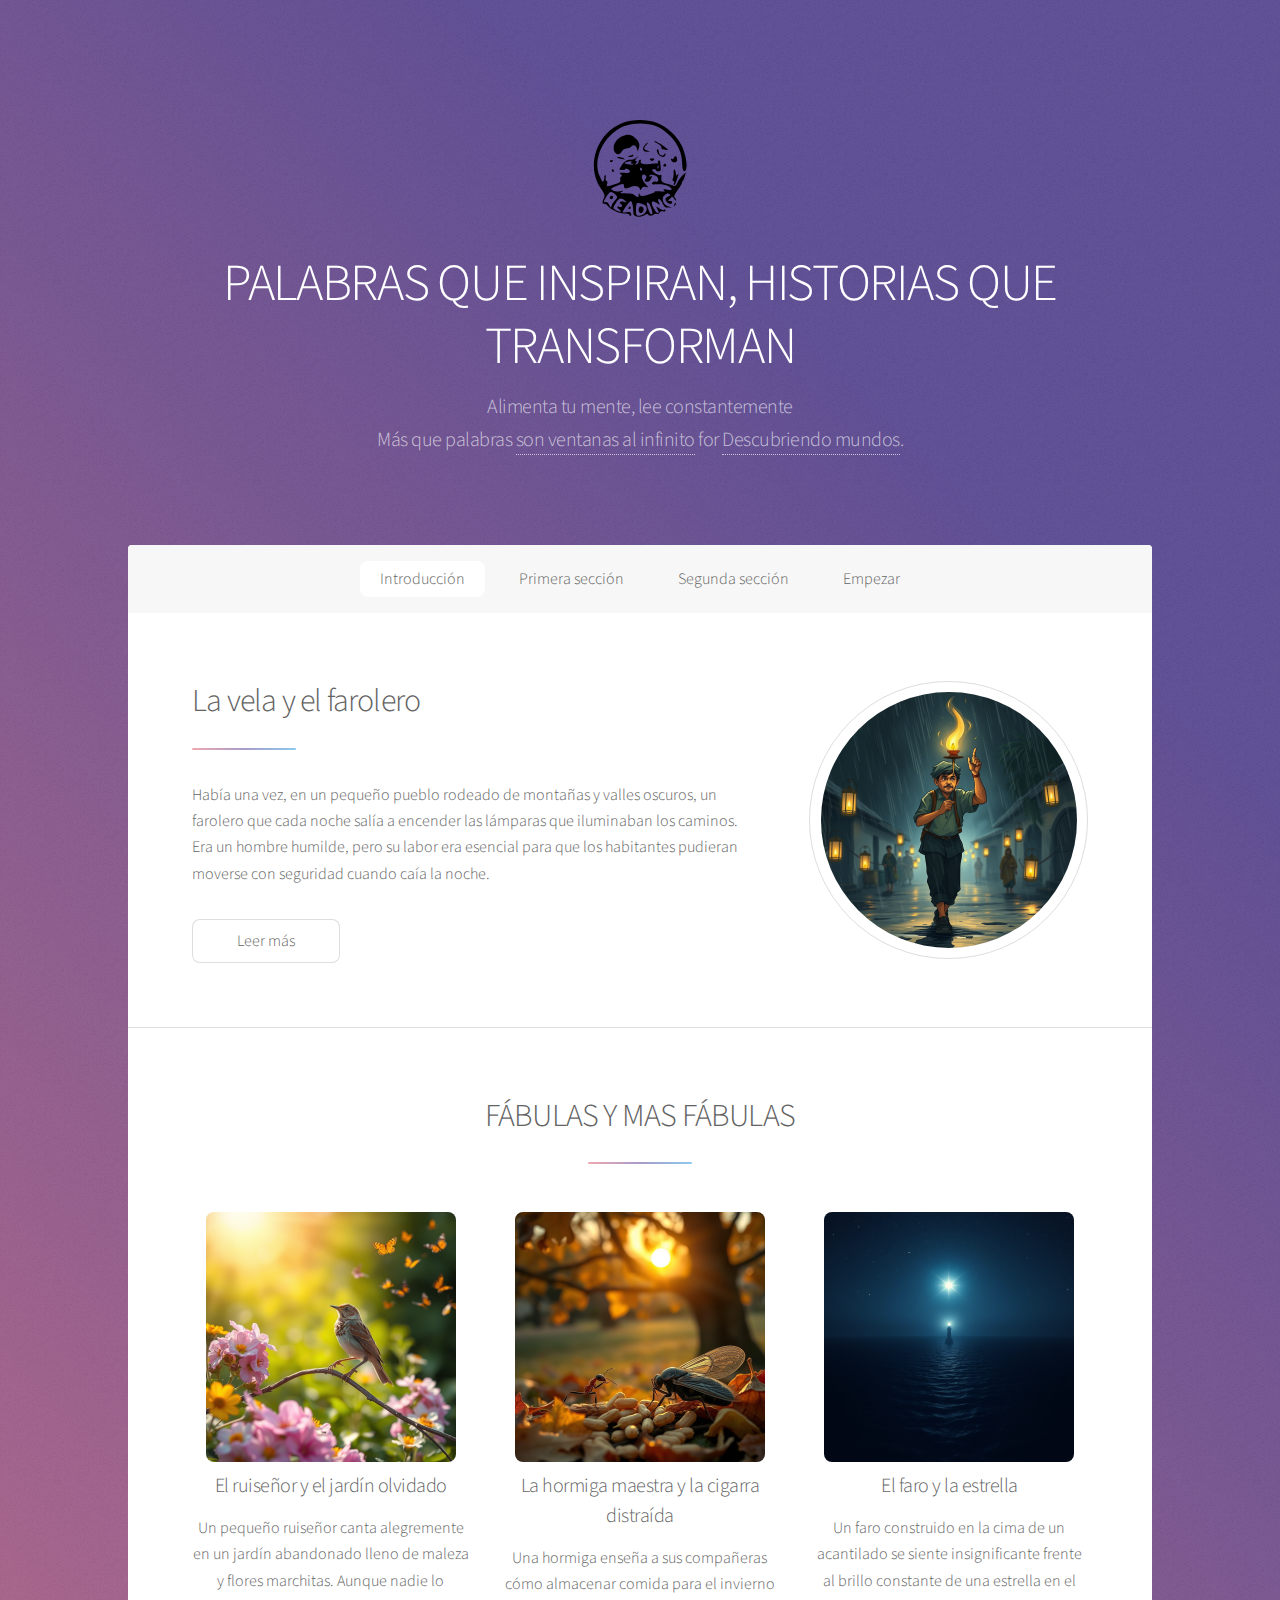
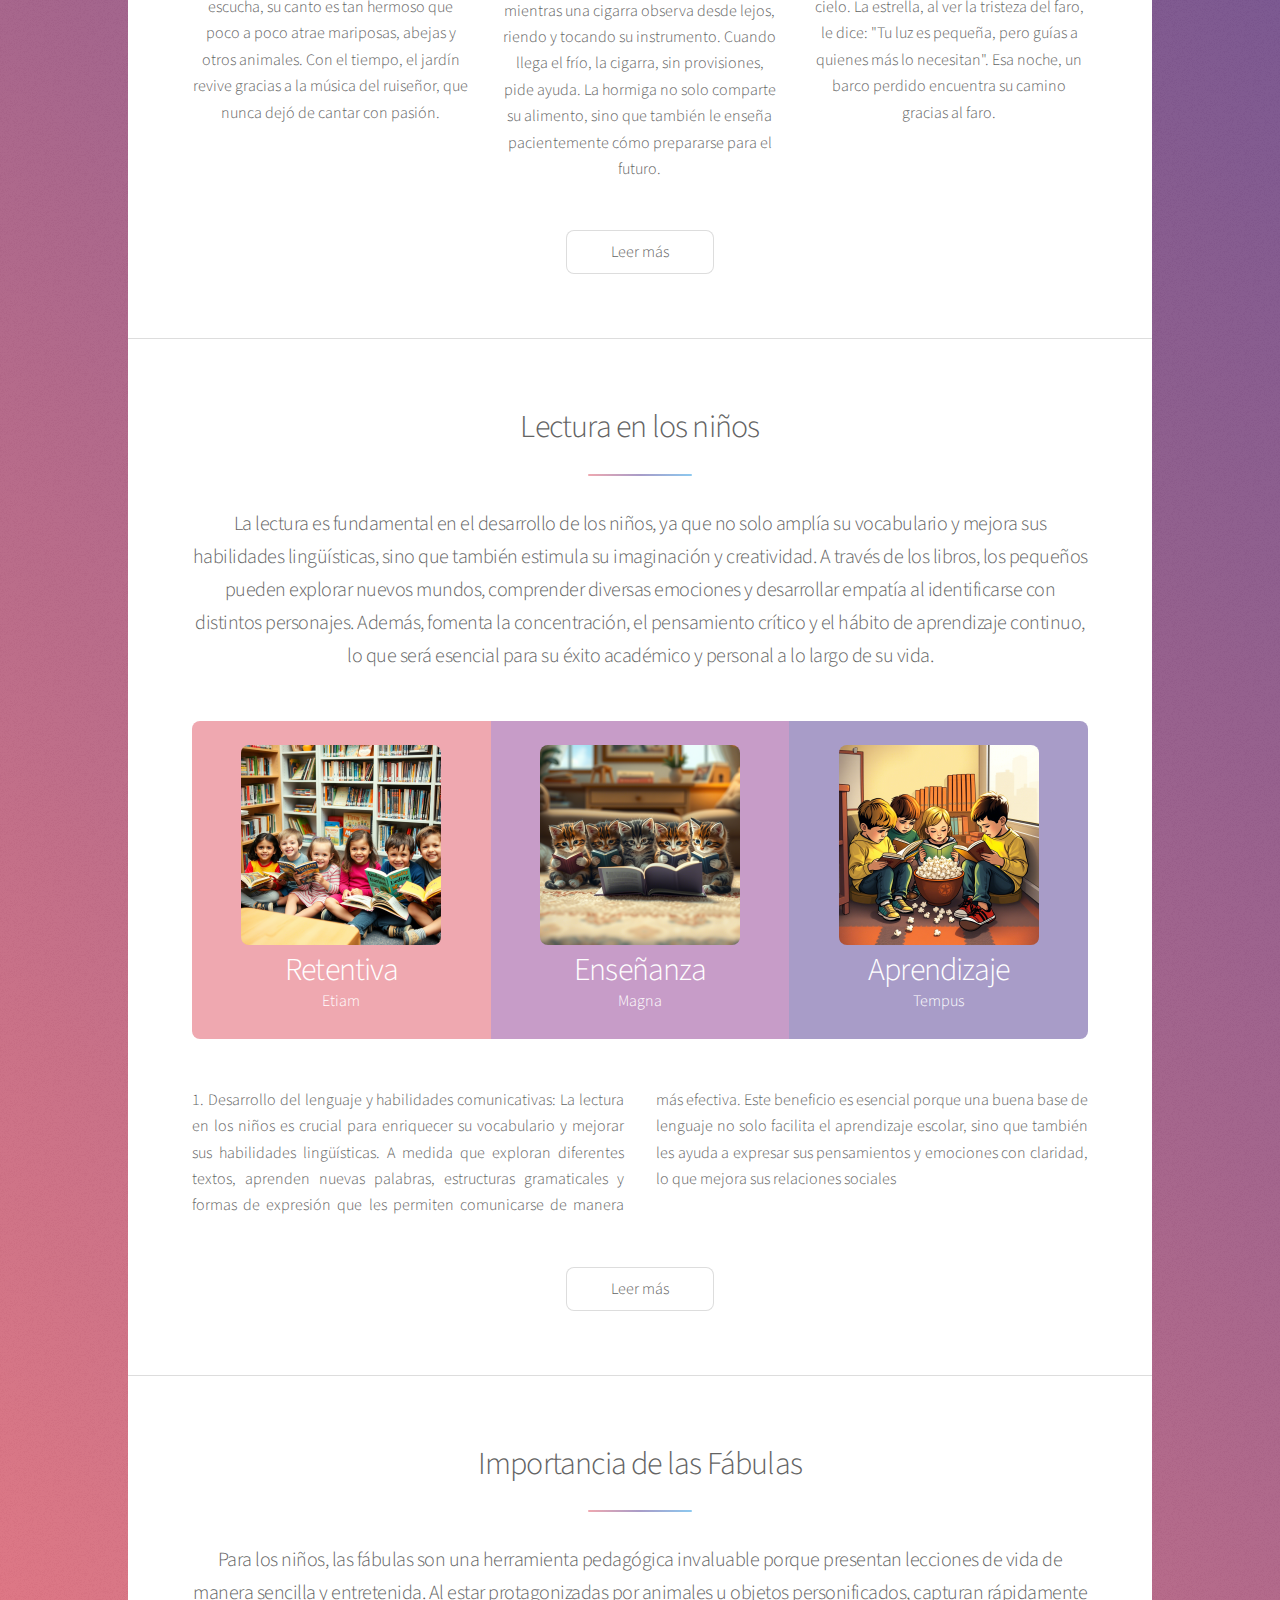
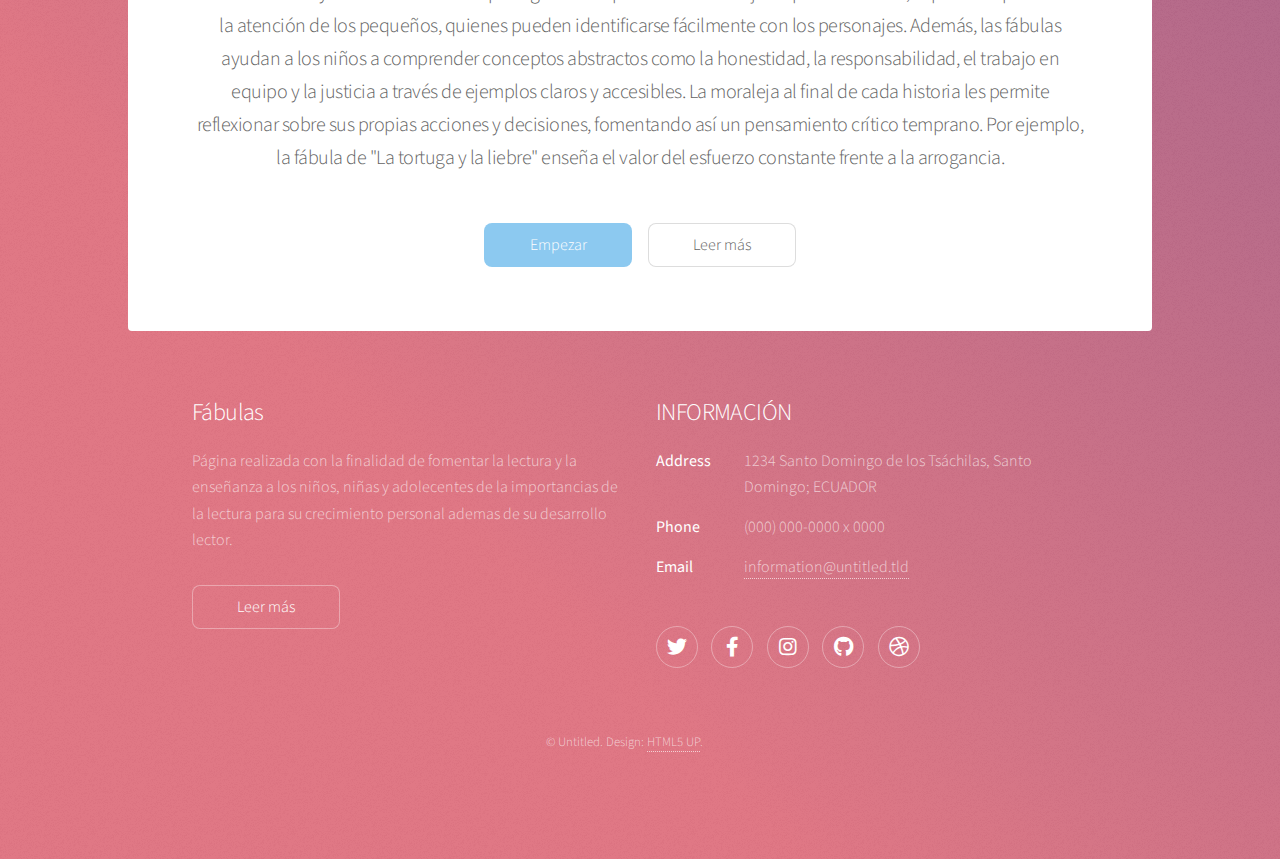
==== commit 7103b328: "pag1" ====
--- a/Deber1/RED/index.html
+++ b/Deber1/RED/index.html
@@ -19,19 +19,19 @@
 
 				<!-- Header -->
 					<header id="header" class="alt">
-						<span class="logo"><img src="images/logo.svg" alt="" /></span>
-						<h1>Stellar</h1>
-						<p>Just another free, fully responsive site template<br />
-						built by <a href="https://twitter.com/ajlkn">@ajlkn</a> for <a href="https://html5up.net">HTML5 UP</a>.</p>
+						<span class="logo"><img src="images/lok1.svg" alt="" /></span>
+						<h1>PALABRAS QUE INSPIRAN, HISTORIAS QUE TRANSFORMAN</h1>
+						<p>Alimenta tu mente, lee constantemente<br />
+							Más que palabras <a href="https://www.google.com.ec/books/edition/Naturaleza_de_la_Ciencia_para_Todos/lMBgEAAAQBAJ?hl=es-419&gbpv=1&dq=ciencia&printsec=frontcover">son ventanas al infinito</a> for <a href="https://www.google.com.ec/books/edition/Ciencia_tecnolog%C3%ADa_y_startups/P40FEAAAQBAJ?hl=es-419&gbpv=1&dq=ciencia+tecnolog%C3%ADa+articulos&pg=PA68&printsec=frontcover">Descubriendo mundos</a>.</p>
 					</header>
 
 				<!-- Nav -->
 					<nav id="nav">
 						<ul>
-							<li><a href="#intro" class="active">Introduction</a></li>
-							<li><a href="#first">First Section</a></li>
-							<li><a href="#second">Second Section</a></li>
-							<li><a href="#cta">Get Started</a></li>
+							<li><a href="#intro" class="active">Introducción</a></li>
+							<li><a href="#first">Primera sección</a></li>
+							<li><a href="#second">Segunda sección</a></li>
+							<li><a href="#cta">Empezar</a></li>
 						</ul>
 					</nav>
 
@@ -43,44 +43,49 @@
 								<div class="spotlight">
 									<div class="content">
 										<header class="major">
-											<h2>Ipsum sed adipiscing</h2>
+											<h2>La vela y el farolero</h2>
 										</header>
-										<p>Sed lorem ipsum dolor sit amet nullam consequat feugiat consequat magna
-										adipiscing magna etiam amet veroeros. Lorem ipsum dolor tempus sit cursus.
-										Tempus nisl et nullam lorem ipsum dolor sit amet aliquam.</p>
+										<p>Había una vez, en un pequeño pueblo rodeado de montañas y valles oscuros, un farolero que cada noche salía a encender las lámparas que iluminaban los caminos.
+											 Era un hombre humilde, pero su labor era esencial para que los habitantes pudieran moverse con seguridad cuando caía la noche.</p>
 										<ul class="actions">
-											<li><a href="generic.html" class="button">Learn More</a></li>
+											<li><a href="generic.html" class="button">Leer más</a></li>
 										</ul>
 									</div>
-									<span class="image"><img src="images/pic01.jpg" alt="" /></span>
+									<span class="image"><img src="images/farol1.png" alt="" /></span>
 								</div>
 							</section>
 
 						<!-- First Section -->
 							<section id="first" class="main special">
 								<header class="major">
-									<h2>Magna veroeros</h2>
+									<h2>FÁBULAS Y MAS FÁBULAS </h2>
 								</header>
 								<ul class="features">
 									<li>
-										<span class="icon solid major style1 fa-code"></span>
-										<h3>Ipsum consequat</h3>
-										<p>Sed lorem amet ipsum dolor et amet nullam consequat a feugiat consequat tempus veroeros sed consequat.</p>
+										<span class="image"><img src="images/1F2.png" alt="" /></span>
+										<h3>El ruiseñor y el jardín olvidado</h3>
+										<p>Un pequeño ruiseñor canta alegremente en un jardín abandonado lleno de maleza y flores marchitas. 
+											Aunque nadie lo escucha, su canto es tan hermoso que poco a poco atrae mariposas, abejas y otros animales. 
+											Con el tiempo, el jardín revive gracias a la música del ruiseñor, que nunca dejó de cantar con pasión.</p>
 									</li>
 									<li>
-										<span class="icon major style3 fa-copy"></span>
-										<h3>Amed sed feugiat</h3>
-										<p>Sed lorem amet ipsum dolor et amet nullam consequat a feugiat consequat tempus veroeros sed consequat.</p>
+										<span class="image"><img src="images/2F2.png" alt="" /></span>
+										<h3> La hormiga maestra y la cigarra distraída</h3>
+										<p>Una hormiga enseña a sus compañeras cómo almacenar comida para el invierno mientras una cigarra observa desde lejos, 
+											riendo y tocando su instrumento. Cuando llega el frío, la cigarra, sin provisiones, pide ayuda. 
+											La hormiga no solo comparte su alimento, sino que también le enseña pacientemente cómo prepararse para el futuro.</p>
 									</li>
 									<li>
-										<span class="icon major style5 fa-gem"></span>
-										<h3>Dolor nullam</h3>
-										<p>Sed lorem amet ipsum dolor et amet nullam consequat a feugiat consequat tempus veroeros sed consequat.</p>
+										<span class="image"><img src="images/3F2.png" alt="" /></span>
+										<h3>El faro y la estrella</h3>
+										<p>Un faro construido en la cima de un acantilado se siente insignificante frente al brillo constante de una estrella en el cielo.
+											 La estrella, al ver la tristeza del faro, le dice: "Tu luz es pequeña, pero guías a quienes más lo necesitan". 
+											Esa noche, un barco perdido encuentra su camino gracias al faro.</p>
 									</li>
 								</ul>
 								<footer class="major">
 									<ul class="actions special">
-										<li><a href="generic.html" class="button">Learn More</a></li>
+										<li><a href="generic.html" class="button">Leer más</a></li>
 									</ul>
 								</footer>
 							</section>
@@ -88,36 +93,34 @@
 						<!-- Second Section -->
 							<section id="second" class="main special">
 								<header class="major">
-									<h2>Ipsum consequat</h2>
-									<p>Donec imperdiet consequat consequat. Suspendisse feugiat congue<br />
-									posuere. Nulla massa urna, fermentum eget quam aliquet.</p>
+									<h2>Lectura en los niños</h2>
+									<p>La lectura es fundamental en el desarrollo de los niños, ya que no solo amplía su vocabulario y mejora sus habilidades lingüísticas, 
+										sino que también estimula su imaginación y creatividad. A través de los libros, los pequeños pueden explorar nuevos mundos, comprender diversas emociones y desarrollar empatía al identificarse con distintos personajes. Además, 
+										fomenta la concentración, el pensamiento crítico y el hábito de aprendizaje continuo, lo que será esencial para su éxito académico y 
+										personal a lo largo de su vida.</p>
 								</header>
 								<ul class="statistics">
 									<li class="style1">
-										<span class="icon solid fa-code-branch"></span>
-										<strong>5,120</strong> Etiam
+										<span class="image"><img src="images/need1.png" alt="" /></span>
+										<strong>Retentiva</strong> Etiam
 									</li>
 									<li class="style2">
-										<span class="icon fa-folder-open"></span>
-										<strong>8,192</strong> Magna
+										<span class="image"><img src="images/need5.png" alt="" /></span>
+										<strong>Enseñanza</strong> Magna
 									</li>
 									<li class="style3">
-										<span class="icon solid fa-signal"></span>
-										<strong>2,048</strong> Tempus
+										<span class="image"><img src="images/need2.png" alt="" /></span>
+										<strong>Aprendizaje</strong> Tempus
 									</li>
-									<li class="style4">
-										<span class="icon solid fa-laptop"></span>
-										<strong>4,096</strong> Aliquam
-									</li>
-									<li class="style5">
-										<span class="icon fa-gem"></span>
-										<strong>1,024</strong> Nullam
-									</li>
+									
 								</ul>
-								<p class="content">Nam elementum nisl et mi a commodo porttitor. Morbi sit amet nisl eu arcu faucibus hendrerit vel a risus. Nam a orci mi, elementum ac arcu sit amet, fermentum pellentesque et purus. Integer maximus varius lorem, sed convallis diam accumsan sed. Etiam porttitor placerat sapien, sed eleifend a enim pulvinar faucibus semper quis ut arcu. Ut non nisl a mollis est efficitur vestibulum. Integer eget purus nec nulla mattis et accumsan ut magna libero. Morbi auctor iaculis porttitor. Sed ut magna ac risus et hendrerit scelerisque. Praesent eleifend lacus in lectus aliquam porta. Cras eu ornare dui curabitur lacinia.</p>
+								<p class="content">1. Desarrollo del lenguaje y habilidades comunicativas:
+									La lectura en los niños es crucial para enriquecer su vocabulario y mejorar sus habilidades lingüísticas. A medida que exploran diferentes textos, aprenden nuevas palabras, estructuras gramaticales y formas de expresión que les permiten comunicarse de manera más efectiva. Este beneficio es esencial porque una buena base de lenguaje no solo facilita el aprendizaje escolar, 
+									sino que también les ayuda a expresar sus pensamientos y emociones con claridad, lo que mejora sus relaciones sociales
+									</p>
 								<footer class="major">
 									<ul class="actions special">
-										<li><a href="generic.html" class="button">Learn More</a></li>
+										<li><a href="generic.html" class="button">Leer más</a></li>
 									</ul>
 								</footer>
 							</section>
@@ -125,14 +128,17 @@
 						<!-- Get Started -->
 							<section id="cta" class="main special">
 								<header class="major">
-									<h2>Congue imperdiet</h2>
-									<p>Donec imperdiet consequat consequat. Suspendisse feugiat congue<br />
-									posuere. Nulla massa urna, fermentum eget quam aliquet.</p>
+									<h2>Importancia de las Fábulas</h2>
+									<p>Para los niños, las fábulas son una herramienta pedagógica invaluable porque presentan lecciones de vida de manera sencilla y entretenida. 
+										Al estar protagonizadas por animales u objetos personificados, capturan rápidamente la atención de los pequeños, quienes pueden identificarse fácilmente con los personajes.
+										 Además, las fábulas ayudan a los niños a comprender conceptos abstractos como la honestidad, la responsabilidad, el trabajo en equipo y la justicia a través de ejemplos claros y accesibles.
+										  La moraleja al final de cada historia les permite reflexionar sobre sus propias acciones y decisiones, fomentando así un pensamiento crítico temprano. Por ejemplo, 
+										la fábula de "La tortuga y la liebre" enseña el valor del esfuerzo constante frente a la arrogancia.</p>
 								</header>
 								<footer class="major">
 									<ul class="actions special">
-										<li><a href="generic.html" class="button primary">Get Started</a></li>
-										<li><a href="generic.html" class="button">Learn More</a></li>
+										<li><a href="generic.html" class="button primary">Empezar</a></li>
+										<li><a href="generic.html" class="button">Leer más</a></li>
 									</ul>
 								</footer>
 							</section>
@@ -142,17 +148,19 @@
 				<!-- Footer -->
 					<footer id="footer">
 						<section>
-							<h2>Aliquam sed mauris</h2>
-							<p>Sed lorem ipsum dolor sit amet et nullam consequat feugiat consequat magna adipiscing tempus etiam dolore veroeros. eget dapibus mauris. Cras aliquet, nisl ut viverra sollicitudin, ligula erat egestas velit, vitae tincidunt odio.</p>
+							<h2>Fábulas</h2>
+							<p>Página realizada con la finalidad de fomentar la lectura y la enseñanza a los niños, niñas y adolecentes de la importancias de la lectura
+								para su crecimiento personal ademas de su desarrollo lector.
+							</p>
 							<ul class="actions">
-								<li><a href="generic.html" class="button">Learn More</a></li>
+								<li><a href="generic.html" class="button">Leer más</a></li>
 							</ul>
 						</section>
 						<section>
-							<h2>Etiam feugiat</h2>
+							<h2>INFORMACIÓN</h2>
 							<dl class="alt">
 								<dt>Address</dt>
-								<dd>1234 Somewhere Road &bull; Nashville, TN 00000 &bull; USA</dd>
+								<dd>1234 Santo Domingo de los Tsáchilas, Santo Domingo; ECUADOR</dd>
 								<dt>Phone</dt>
 								<dd>(000) 000-0000 x 0000</dd>
 								<dt>Email</dt>
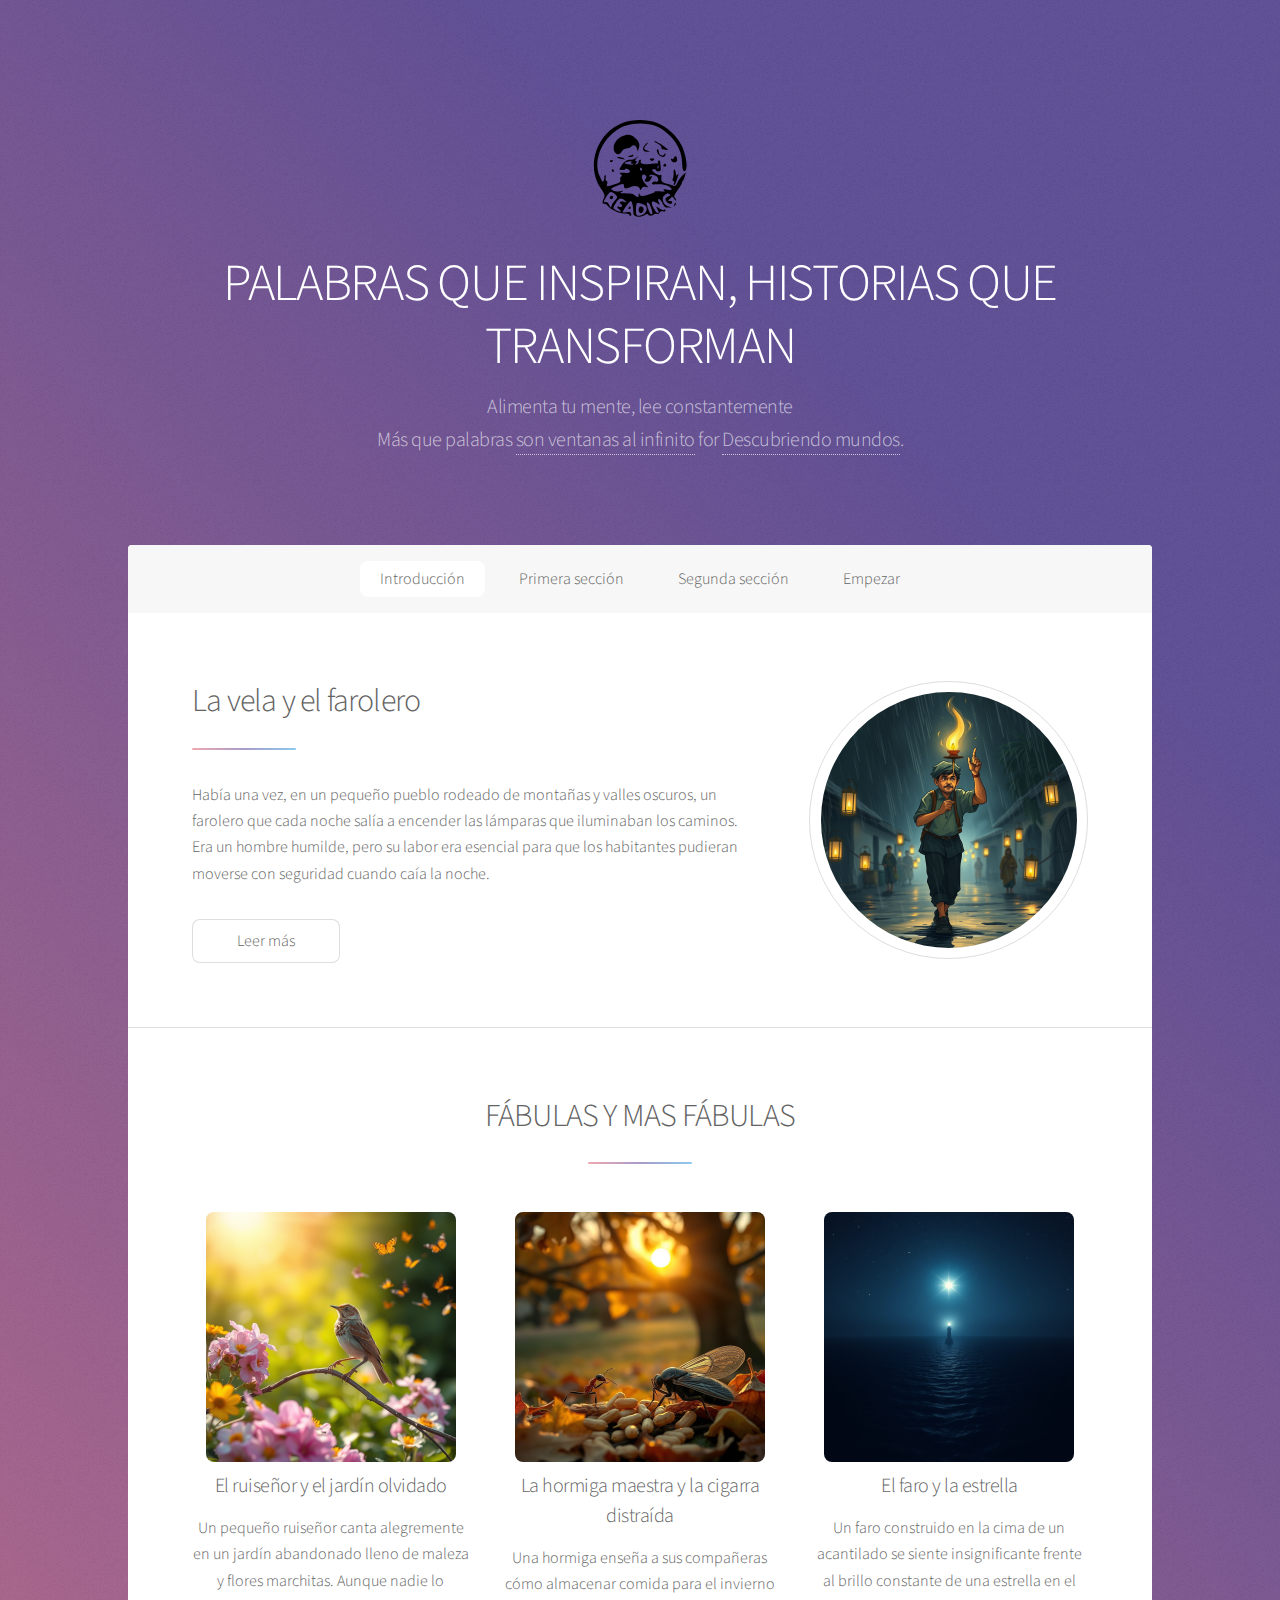
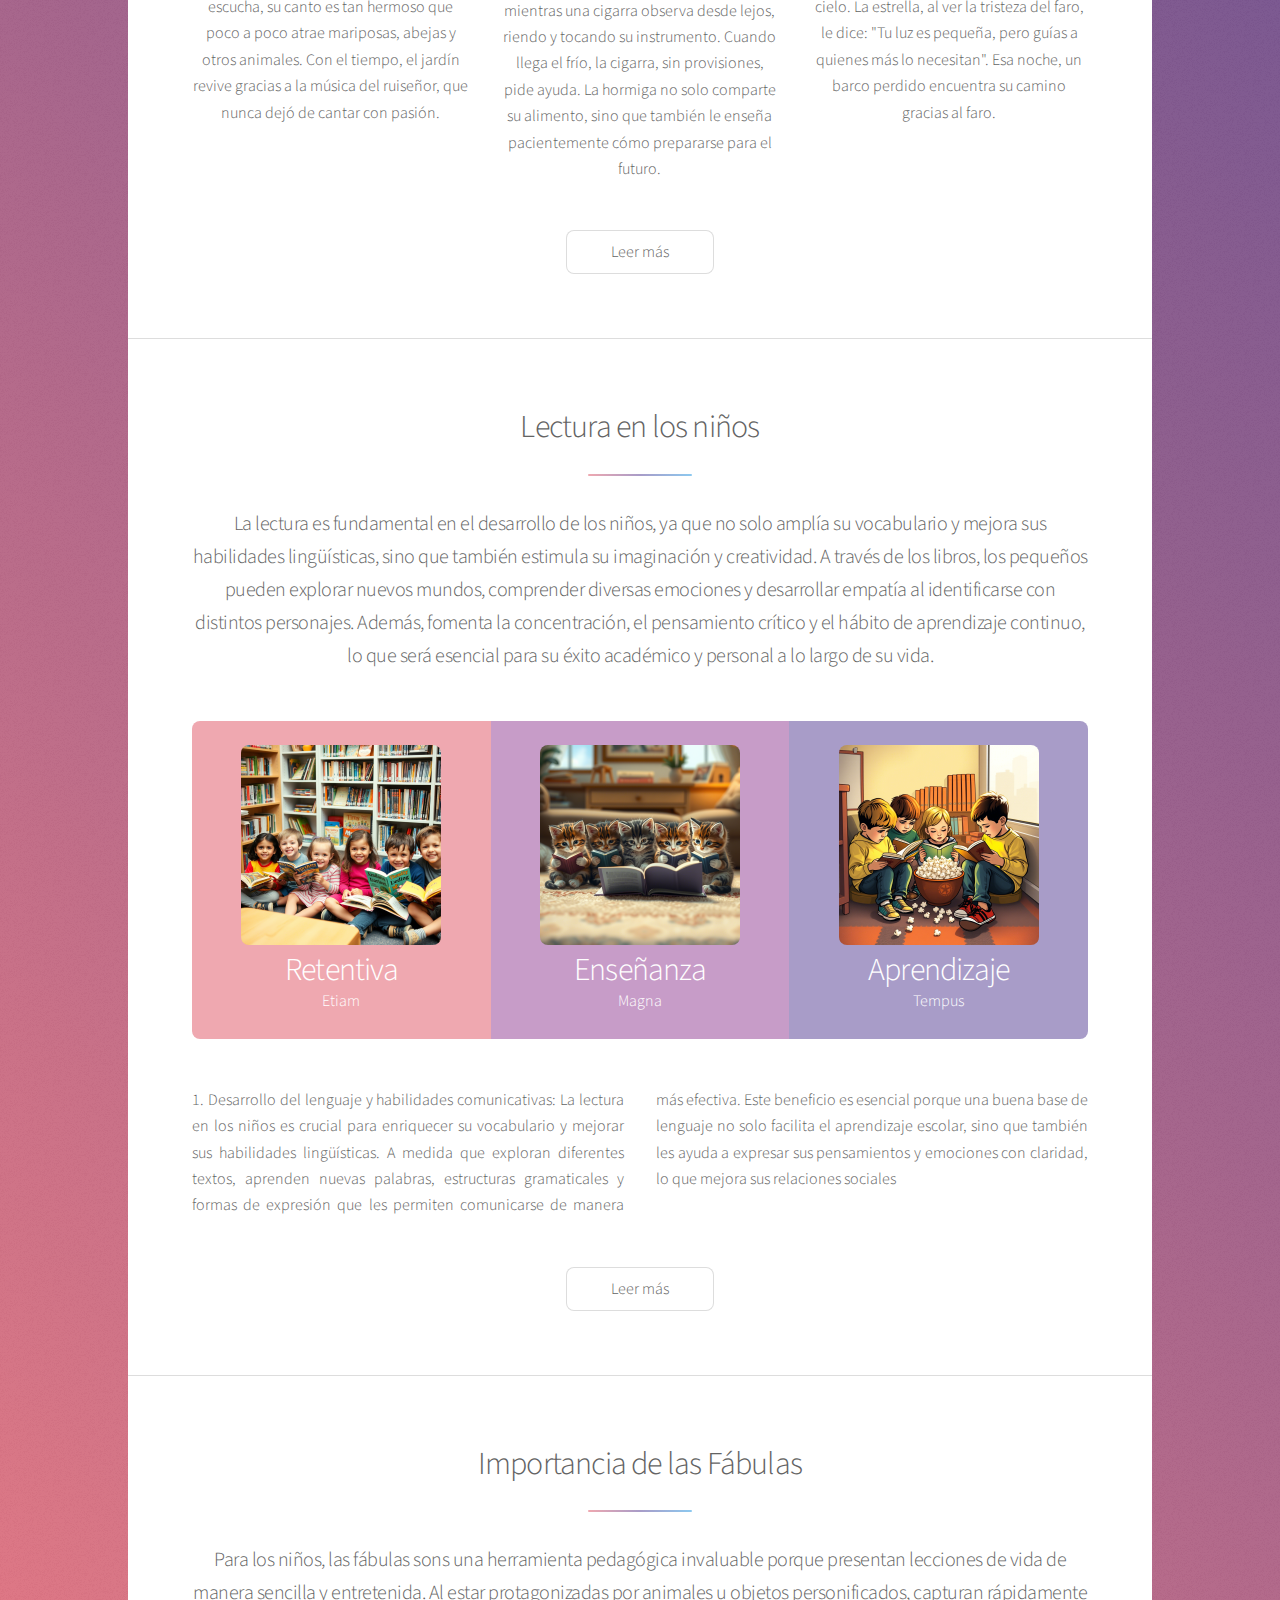
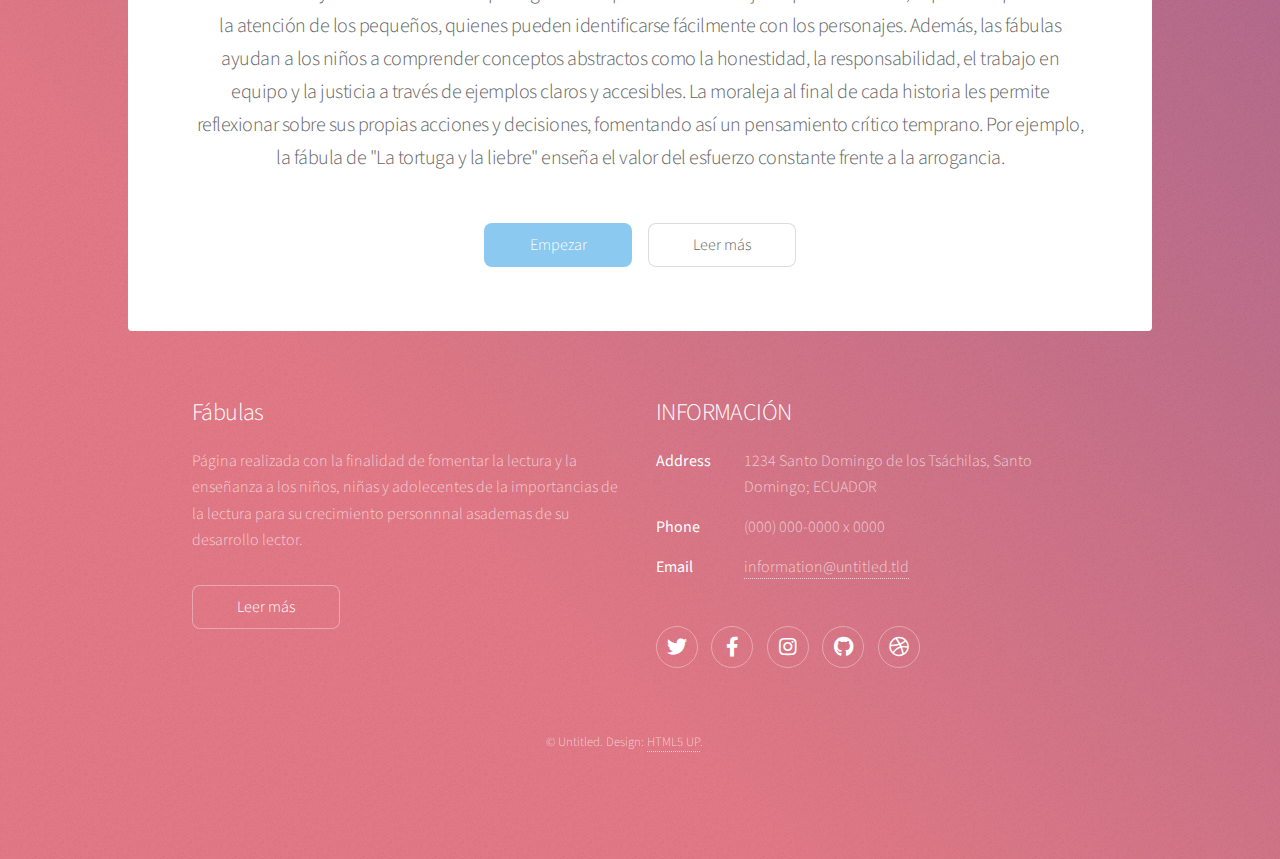
==== commit 2a3869ed: "Añadiendo archivos al repositorio" ====
--- a/Deber1/RED/index.html
+++ b/Deber1/RED/index.html
@@ -129,7 +129,7 @@
 							<section id="cta" class="main special">
 								<header class="major">
 									<h2>Importancia de las Fábulas</h2>
-									<p>Para los niños, las fábulas son una herramienta pedagógica invaluable porque presentan lecciones de vida de manera sencilla y entretenida. 
+									<p>Para los niños, las fábulas sons una herramienta pedagógica invaluable porque presentan lecciones de vida de manera sencilla y entretenida. 
 										Al estar protagonizadas por animales u objetos personificados, capturan rápidamente la atención de los pequeños, quienes pueden identificarse fácilmente con los personajes.
 										 Además, las fábulas ayudan a los niños a comprender conceptos abstractos como la honestidad, la responsabilidad, el trabajo en equipo y la justicia a través de ejemplos claros y accesibles.
 										  La moraleja al final de cada historia les permite reflexionar sobre sus propias acciones y decisiones, fomentando así un pensamiento crítico temprano. Por ejemplo, 
@@ -150,7 +150,7 @@
 						<section>
 							<h2>Fábulas</h2>
 							<p>Página realizada con la finalidad de fomentar la lectura y la enseñanza a los niños, niñas y adolecentes de la importancias de la lectura
-								para su crecimiento personal ademas de su desarrollo lector.
+								para su crecimiento personnnal asademas de su desarrollo lector.
 							</p>
 							<ul class="actions">
 								<li><a href="generic.html" class="button">Leer más</a></li>
